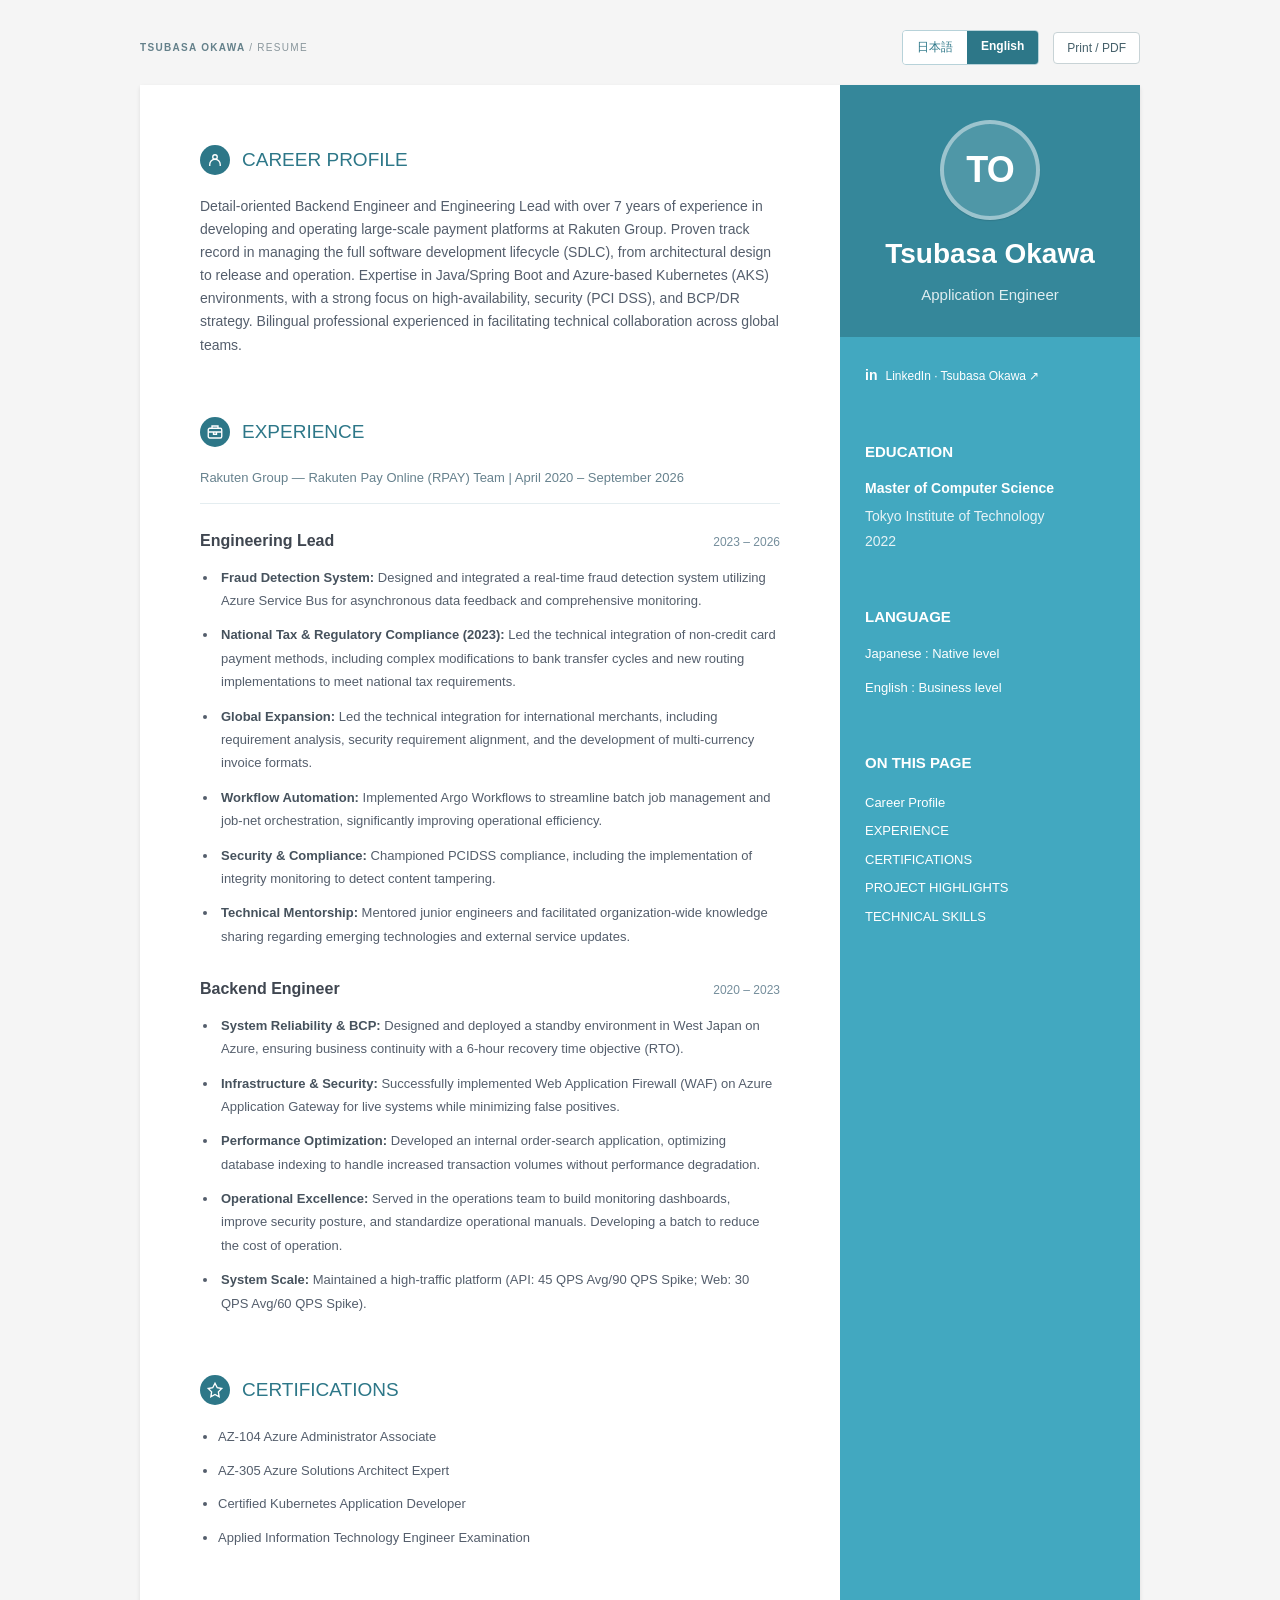
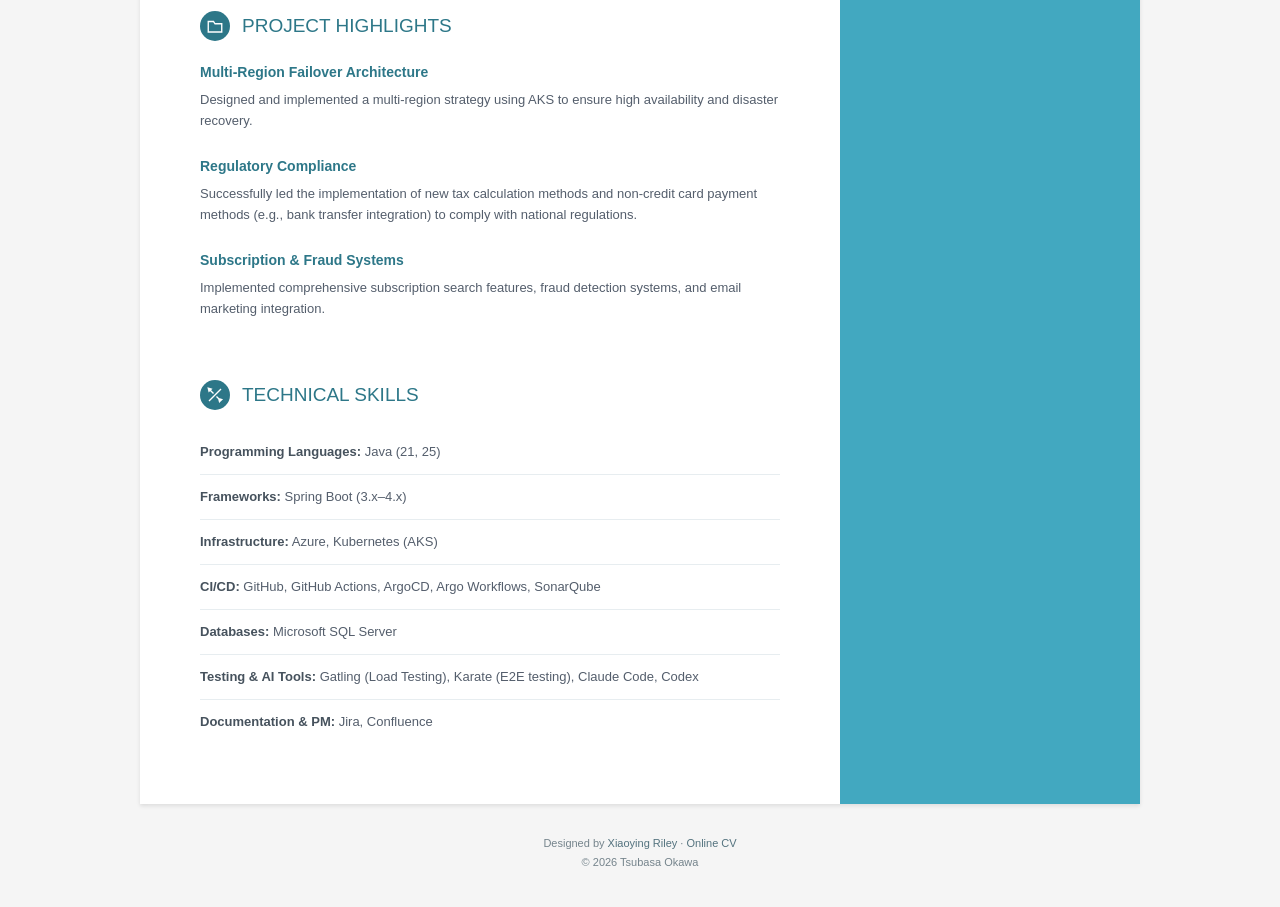
==== en/index.html @ 1bec6bdc "Publish bilingual Japanese and English Online CV resume" ====
<!doctype html><html lang="en"><head><meta charset="utf-8"><meta name="viewport" content="width=device-width,initial-scale=1"><title>Tsubasa Okawa | Resume</title><meta name="description" content="Detail-oriented Backend Engineer and Engineering Lead with over 7 years of experience in developing and operating large-scale payment platforms at Rakuten Group. Proven track record in managing the full software development lifecycle (SDLC), from architectural design to release and operation. Expertise in Java/Spring Boot and Azure-based Kubernetes (AKS) environments, with a strong focus on high-availability, security (PCI DSS), and BCP/DR strategy. Bilingual professional experienced in facilitating technical collaboration across global teams."><meta property="og:title" content="Tsubasa Okawa | Resume"><meta property="og:description" content="Backend Engineer & Engineering Lead · Java / Spring Boot · Azure / Kubernetes"><meta property="og:type" content="website"><link rel="alternate" hreflang="ja" href="../"><link rel="alternate" hreflang="en" href="./"><link rel="icon" type="image/svg+xml" href="../favicon.svg"><link rel="stylesheet" href="../theme.css"><link rel="stylesheet" href="../custom.css"><script src="../app.js" defer></script></head><body><a class="skip-link" href="#main">Skip to content</a><header class="toolbar"><span class="toolbar-label">TSUBASA OKAWA <span>/ RESUME</span></span><div class="toolbar-actions"><nav class="language-switch" aria-label="Display language"><a href="../" hreflang="ja" lang="ja" >日本語</a><a href="./" hreflang="en" lang="en" aria-current="page">English</a></nav><button class="print-control" type="button">Print / PDF</button></div></header><div class="wrapper"><aside class="sidebar-wrapper" aria-label="Profile details"><div class="profile-container"><div class="avatar monogram" aria-hidden="true">TO</div><h1 class="name">Tsubasa Okawa</h1><p class="tagline">Application Engineer</p></div><div class="contact-container container-block"><ul class="contact-list list-unstyled"><li><a href="https://www.linkedin.com/in/tsubasa-okawa-060a80186" target="_blank" rel="noopener noreferrer"><span class="linkedin-icon" aria-hidden="true">in</span>LinkedIn · Tsubasa Okawa ↗</a></li></ul></div><section class="education-container container-block"><h2 class="container-block-title">EDUCATION</h2><div class="item"><h3 class="degree">Master of Computer Science</h3><p class="meta">Tokyo Institute of Technology</p><p class="time">2022</p></div></section><section class="languages-container container-block"><h2 class="container-block-title">LANGUAGE</h2><ul class="languages-list list-unstyled"><li>Japanese : Native level</li><li>English : Business level</li></ul></section><nav class="container-block resume-nav" aria-label="On this page"><h2 class="container-block-title">On this page</h2><ul class="list-unstyled"><li><a href="#profile">Career Profile</a></li><li><a href="#experience">EXPERIENCE</a></li><li><a href="#certifications">CERTIFICATIONS</a></li><li><a href="#projects">PROJECT HIGHLIGHTS</a></li><li><a href="#skills">TECHNICAL SKILLS</a></li></ul></nav></aside><main class="main-wrapper" id="main"><section class="section summary-section"><h2 class="section-title" id="profile"><span class="section-icon" aria-hidden="true"><svg viewBox="0 0 24 24" fill="none" stroke="currentColor" stroke-width="1.8"><circle cx="12" cy="8" r="3"/><path d="M5 20v-2a7 7 0 0 1 14 0v2"/></svg></span>Career Profile</h2><p>Detail-oriented Backend Engineer and Engineering Lead with over 7 years of experience in developing and operating large-scale payment platforms at Rakuten Group. Proven track record in managing the full software development lifecycle (SDLC), from architectural design to release and operation. Expertise in Java/Spring Boot and Azure-based Kubernetes (AKS) environments, with a strong focus on high-availability, security (PCI DSS), and BCP/DR strategy. Bilingual professional experienced in facilitating technical collaboration across global teams.</p></section><section class="section experiences-section"><h2 class="section-title" id="experience"><span class="section-icon" aria-hidden="true"><svg viewBox="0 0 24 24" fill="none" stroke="currentColor" stroke-width="1.8"><rect x="3" y="7" width="18" height="13" rx="2"/><path d="M8 7V4h8v3M3 12h18M10 12v3h4v-3"/></svg></span>EXPERIENCE</h2><p class="employer">Rakuten Group — Rakuten Pay Online (RPAY) Team | April 2020 – September 2026</p><article class="item"><div class="upper-row"><h3 class="job-title">Engineering Lead</h3><span class="time">2023 – 2026</span></div><ul class="achievement-list"><li><strong>Fraud Detection System:</strong> Designed and integrated a real-time fraud detection system utilizing Azure Service Bus for asynchronous data feedback and comprehensive monitoring.</li><li><strong>National Tax &amp; Regulatory Compliance (2023):</strong> Led the technical integration of non-credit card payment methods, including complex modifications to bank transfer cycles and new routing implementations to meet national tax requirements.</li><li><strong>Global Expansion:</strong> Led the technical integration for international merchants, including requirement analysis, security requirement alignment, and the development of multi-currency invoice formats.</li><li><strong>Workflow Automation:</strong> Implemented Argo Workflows to streamline batch job management and job-net orchestration, significantly improving operational efficiency.</li><li><strong>Security &amp; Compliance:</strong> Championed PCIDSS compliance, including the implementation of integrity monitoring to detect content tampering.</li><li><strong>Technical Mentorship:</strong> Mentored junior engineers and facilitated organization-wide knowledge sharing regarding emerging technologies and external service updates.</li></ul></article><article class="item"><div class="upper-row"><h3 class="job-title">Backend Engineer</h3><span class="time">2020 – 2023</span></div><ul class="achievement-list"><li><strong>System Reliability &amp; BCP:</strong> Designed and deployed a standby environment in West Japan on Azure, ensuring business continuity with a 6-hour recovery time objective (RTO).</li><li><strong>Infrastructure &amp; Security:</strong> Successfully implemented Web Application Firewall (WAF) on Azure Application Gateway for live systems while minimizing false positives.</li><li><strong>Performance Optimization:</strong> Developed an internal order-search application, optimizing database indexing to handle increased transaction volumes without performance degradation.</li><li><strong>Operational Excellence:</strong> Served in the operations team to build monitoring dashboards, improve security posture, and standardize operational manuals. Developing a batch to reduce the cost of operation.</li><li><strong>System Scale:</strong> Maintained a high-traffic platform (API: 45 QPS Avg/90 QPS Spike; Web: 30 QPS Avg/60 QPS Spike).</li></ul></article></section><section class="section certifications-section"><h2 class="section-title" id="certifications"><span class="section-icon" aria-hidden="true"><svg viewBox="0 0 24 24" fill="none" stroke="currentColor" stroke-width="1.8"><path d="m12 3 3 6 6 1-4.5 4.5 1 6.5-5.5-3-5.5 3 1-6.5L3 10l6-1z"/></svg></span>CERTIFICATIONS</h2><ul class="certification-list"><li>AZ-104  Azure Administrator Associate</li><li>AZ-305 Azure Solutions Architect Expert</li><li>Certified Kubernetes Application Developer</li><li>Applied Information Technology Engineer Examination</li></ul></section><section class="section projects-section"><h2 class="section-title" id="projects"><span class="section-icon" aria-hidden="true"><svg viewBox="0 0 24 24" fill="none" stroke="currentColor" stroke-width="1.8"><path d="M3 6h7l2 3h9v11H3z"/></svg></span>PROJECT HIGHLIGHTS</h2><article class="item project-item"><h3 class="project-title">Multi-Region Failover Architecture</h3><p>Designed and implemented a multi-region strategy using AKS to ensure high availability and disaster recovery.</p></article><article class="item project-item"><h3 class="project-title">Regulatory Compliance</h3><p>Successfully led the implementation of new tax calculation methods and non-credit card payment methods (e.g., bank transfer integration) to comply with national regulations.</p></article><article class="item project-item"><h3 class="project-title">Subscription &amp; Fraud Systems</h3><p>Implemented comprehensive subscription search features, fraud detection systems, and email marketing integration.</p></article></section><section class="section skillset"><h2 class="section-title" id="skills"><span class="section-icon" aria-hidden="true"><svg viewBox="0 0 24 24" fill="none" stroke="currentColor" stroke-width="1.8"><path d="m4 4 6 6M14 14l6 6M4 20l16-16M3 3l4 1-3 3zM17 17l4 1-3 3z"/></svg></span>TECHNICAL SKILLS</h2><div class="skill-row"><strong>Programming Languages:</strong> Java (21, 25)</div><div class="skill-row"><strong>Frameworks:</strong> Spring Boot (3.x–4.x)</div><div class="skill-row"><strong>Infrastructure:</strong> Azure, Kubernetes (AKS)</div><div class="skill-row"><strong>CI/CD:</strong> GitHub, GitHub Actions, ArgoCD, Argo Workflows, SonarQube</div><div class="skill-row"><strong>Databases:</strong> Microsoft SQL Server</div><div class="skill-row"><strong>Testing &amp; AI Tools:</strong> Gatling (Load Testing), Karate (E2E testing), Claude Code, Codex</div><div class="skill-row"><strong>Documentation &amp; PM:</strong> Jira, Confluence</div></section></main></div><footer class="footer"><small class="copyright">Designed by <a href="https://themes.3rdwavemedia.com/" target="_blank" rel="noopener noreferrer">Xiaoying Riley</a> · <a href="https://github.com/sharu725/online-cv" target="_blank" rel="noopener noreferrer">Online CV</a><br>© 2026 Tsubasa Okawa</small></footer></body></html>
---- theme.css ----
body{font-family:"Roboto", sans-serif;color:#545E6C;background:#f5f5f5;font-size:14px;padding:30px;-webkit-font-smoothing:antialiased;-moz-osx-font-smoothing:grayscale}h1,h2,h3,h4,h5,h6{font-weight:700}a{color:#2d7788}a:hover{text-decoration:underline;color:#1a454f}a:focus{text-decoration:none}p{line-height:1.5}.wrapper{display:grid;grid-template-columns:repeat(10, 1fr);background:#42A8C0;max-width:1000px;margin:0 auto;position:relative;-webkit-box-shadow:0px 2px 4px rgba(0,0,0,0.1);-moz-box-shadow:0px 2px 4px rgba(0,0,0,0.1);box-shadow:0px 2px 4px rgba(0,0,0,0.1)}.sidebar-wrapper{grid-column:span 3;order:2;background:#42A8C0;color:#fff}.sidebar-wrapper a{color:#fff}.sidebar-wrapper .profile-container{padding:30px;background:rgba(0,0,0,0.2);text-align:center;color:#fff}.sidebar-wrapper .name{font-size:32px;font-weight:900;margin-top:0;margin-bottom:10px}.sidebar-wrapper .tagline{color:rgba(255,255,255,0.6);font-size:16px;font-weight:400;margin-top:0;margin-bottom:0}.sidebar-wrapper .profile{margin-bottom:15px}.sidebar-wrapper .avatar{max-width:100px;margin-bottom:15px;border:0px solid #fff;border-radius:100%;box-shadow:0 1px 1px rgba(0,0,0,0.1)}.sidebar-wrapper .contact-list .fas,.sidebar-wrapper .contact-list .fab,.sidebar-wrapper .contact-list .far{margin-right:5px;font-size:18px;vertical-align:middle}.sidebar-wrapper .contact-list li{margin-bottom:15px}.sidebar-wrapper .contact-list li:last-child{margin-bottom:0}.sidebar-wrapper .container-block{padding:30px}.sidebar-wrapper .container-block-title{text-transform:uppercase;font-size:16px;font-weight:700;margin-top:0;margin-bottom:15px}.sidebar-wrapper .degree{font-size:14px;margin-top:0;margin-bottom:5px}.sidebar-wrapper .education-container .item{margin-bottom:15px}.sidebar-wrapper .education-container .item:last-child{margin-bottom:0}.sidebar-wrapper .education-container .meta{color:rgba(255,255,255,0.6);font-weight:500;margin-bottom:0px;margin-top:0}.sidebar-wrapper .education-container .time{color:rgba(255,255,255,0.6);font-weight:500;margin-bottom:0px}.sidebar-wrapper .languages-container .lang-desc{color:rgba(255,255,255,0.6)}.sidebar-wrapper .languages-list{margin-bottom:0}.sidebar-wrapper .languages-list li{margin-bottom:10px}.sidebar-wrapper .languages-list li:last-child{margin-bottom:0}.sidebar-wrapper .interests-list{margin-bottom:0}.sidebar-wrapper .interests-list li{margin-bottom:10px}.sidebar-wrapper .interests-list li:last-child{margin-bottom:0}.main-wrapper{grid-column:span 7;order:1;background:#fff;padding:60px}.main-wrapper .section-title{text-transform:uppercase;font-size:20px;font-weight:500;color:#2d7788;position:relative;margin-top:0;margin-bottom:20px}.main-wrapper .section{margin-bottom:60px}.main-wrapper .experiences-section .item,.main-wrapper .recommendations-section .item,.main-wrapper .educations-section .item{margin-bottom:30px}.main-wrapper .upper-row,.main-wrapper .second-upper-row{position:relative;overflow:hidden;margin-bottom:2px;display:flex}.main-wrapper .job-title,.main-wrapper .degree,.main-wrapper .cert-title,.main-wrapper .recommendation-person{color:#3F4650;font-size:16px;margin-top:0;margin-bottom:0;font-weight:500;flex:75%}.main-wrapper .time,.main-wrapper .cert-url{position:absolute;right:0;top:0;color:#97AAC3;flex:25%}.main-wrapper .company,.main-wrapper .recommendation-role,.main-wrapper .university,.main-wrapper .cert-org{margin-bottom:10px;color:#97AAC3}.main-wrapper .project-title{font-size:16px;font-weight:400;margin-top:0;margin-bottom:5px;color:#2d7788}.main-wrapper .projects-section .intro{margin-bottom:30px}.main-wrapper .projects-section .item{margin-bottom:15px}.main-wrapper .oss-section .intro{margin-bottom:30px}.main-wrapper .oss-section .item{margin-bottom:15px}.main-wrapper .publication-title{font-size:16px;font-weight:400;color:#3F4650;margin-bottom:1px}.main-wrapper .publication-authors{font-style:italic;color:#97AAC3;margin-bottom:1px}.main-wrapper .publications-section .intro{margin-bottom:30px}.main-wrapper .publications-section .item{margin-bottom:15px}.skillset .item{margin-bottom:15px;overflow:hidden}.skillset .level-title{font-size:14px;margin-top:0;margin-bottom:12px}.skillset .level-bar{height:12px;background:#f5f5f5}.skillset .level-bar-inner{height:12px;background:#7bc2d3}.footer{padding-top:30px}.footer .copyright{line-height:1.6;color:#545E6C;font-size:13px}.footer .fa-heart{color:#fb866a}.print-button{position:fixed;top:20px;right:120px;z-index:1000;background:#42A8C0;color:#fff;padding:8px 15px;border-radius:4px;border:none;cursor:pointer;font-size:14px;box-shadow:0 2px 5px rgba(0,0,0,0.15);transition:all 0.3s ease}.print-button:hover{background:#34889b;transform:translateY(-1px);box-shadow:0 4px 8px rgba(0,0,0,0.2)}.print-button:active{transform:translateY(0);box-shadow:0 2px 4px rgba(0,0,0,0.1)}.print-button .fas{margin-right:5px}.pdf-button{position:fixed;top:20px;right:20px;z-index:1000;background:#42A8C0;color:#fff;padding:8px 15px;border-radius:4px;border:none;cursor:pointer;font-size:14px;box-shadow:0 2px 5px rgba(0,0,0,0.15);transition:all 0.3s ease}.pdf-button:hover{background:#34889b;transform:translateY(-1px);box-shadow:0 4px 8px rgba(0,0,0,0.2)}.pdf-button:active{transform:translateY(0);box-shadow:0 2px 4px rgba(0,0,0,0.1)}.pdf-button:disabled{opacity:0.7;cursor:not-allowed}.pdf-button .fas{margin-right:5px}@media (max-width: 767px){body{padding:0}.sidebar-wrapper{position:static;width:inherit}.wrapper{display:block}.main-wrapper{padding:30px}.main-wrapper .time{position:static;display:block;margin-top:5px}.main-wrapper .upper-row{margin-bottom:0}}@media (min-width: 992px){.skillset .level-title{float:left;width:30%;margin-bottom:0}.skillset .level-bar{width:70%;float:left;position:relative;top:1px}}.skillset .level-bar-inner{width:auto;-webkit-transition:width 2s ease-in-out;-moz-transition:width 2s ease-in-out;-o-transition:width 2s ease-in-out;transition:width 2s ease-in-out}.d-flex{display:flex}.ml-auto{margin-left:auto}.mr-1{margin-right:0.5rem}.mb-1{margin-bottom:0.5rem}@media print{@page{size:A4}body{font-size:9pt;background-color:white;padding:0}.wrapper{max-width:100%}.main-wrapper .time{padding:10px 30px 10px 10px;-webkit-print-color-adjust:exact}.sidebar-wrapper{position:static;-webkit-print-color-adjust:exact}.remove-container.container-block{display:none}footer{display:none}.skillset,.container-block{break-inside:avoid}.skillset .level-bar-inner{background-color:#42A8C0 !important;-webkit-print-color-adjust:exact}.fa-inverse,.fa-inverse:after,.fa-inverse:before{color:#ffffff !important}.print-button,.pdf-button,.d-print-none{display:none !important}}
---- custom.css ----
*{box-sizing:border-box}html{scroll-behavior:smooth;scroll-padding-top:24px}body{margin:0;font-family:Arial,"Hiragino Kaku Gothic ProN","Yu Gothic",Meiryo,sans-serif}a{text-decoration:none}a:focus-visible,button:focus-visible{outline:3px solid #1f5865;outline-offset:4px}button{font:inherit}p{line-height:1.75;margin:0 0 15px}h1,h2,h3{line-height:1.35}.list-unstyled{list-style:none;padding-left:0;margin:0}.toolbar{max-width:1000px;margin:0 auto 20px;display:flex;align-items:center;justify-content:space-between;gap:20px}.toolbar-label{font-size:10px;font-weight:700;letter-spacing:1.3px;color:#64808a}.toolbar-label span{font-weight:400;color:#89969c}.toolbar-actions{display:flex;align-items:center;gap:14px}.language-switch{display:flex;border:1px solid #b7d2d9;border-radius:4px;overflow:hidden}.language-switch a{font-size:12px;padding:8px 14px;background:#fff}.language-switch a[aria-current=page]{background:#2d7788;color:#fff;font-weight:700}.language-switch a:hover{text-decoration:none;background:#dcedf1;color:#245d6a}.language-switch a[aria-current=page]:hover{background:#245d6a;color:#fff}.print-control{font-size:12px;padding:8px 13px;border:1px solid #c8d3d6;background:#fff;border-radius:4px;color:#45606a;cursor:pointer}.skip-link{position:fixed;top:-100px;left:20px;background:#215767;color:#fff;padding:10px;z-index:5}.skip-link:focus{top:10px}.sidebar-wrapper{min-width:0}.main-wrapper{min-width:0}.sidebar-wrapper .profile-container{padding:35px 22px 30px}.monogram{width:100px;height:100px;margin:0 auto 20px;display:flex;align-items:center;justify-content:center;font-size:36px;font-weight:700;letter-spacing:-1px;border:4px solid #ffffff70!important;background:#ffffff22;color:#fff}.sidebar-wrapper .name{font-size:29px}.roman-name{font-size:13px;margin:0 0 10px;color:#e4f1f4}.sidebar-wrapper .tagline{font-size:15px;line-height:1.6;color:#dfedf0}.sidebar-wrapper .meta,.sidebar-wrapper .time{color:#e7f3f6!important}.sidebar-wrapper .contact-list a{font-size:12px;line-height:1.7;overflow-wrap:anywhere;display:flex;align-items:baseline;gap:8px}.linkedin-icon{font-size:14px;font-weight:700}.sidebar-wrapper .container-block{padding:27px 25px}.sidebar-wrapper .container-block-title{font-size:15px}.sidebar-wrapper .degree{line-height:1.6}.sidebar-wrapper .languages-list{font-size:13px;line-height:1.8}.resume-nav a{font-size:13px;line-height:2.2}.main-wrapper .section-title{display:flex;align-items:center;gap:12px;font-weight:500;font-size:19px;scroll-margin-top:20px}.section-icon{display:flex;align-items:center;justify-content:center;width:30px;height:30px;flex-shrink:0;border-radius:50%;background:#2d7788;color:#fff}.section-icon svg{width:18px;height:18px}.employer{font-size:13px;color:#67828e;margin-bottom:26px;padding-bottom:15px;border-bottom:1px solid #e4edf0;line-height:1.8}.main-wrapper .upper-row{align-items:baseline;gap:20px;overflow:visible;justify-content:space-between}.main-wrapper .job-title{font-size:16px;font-weight:600;flex:1}.main-wrapper .time{position:static;font-size:12px;white-space:nowrap;flex:none;color:#758e9c}.achievement-list{padding-left:18px;line-height:1.8;margin:14px 0 0;font-size:13px}.achievement-list li{padding-left:3px;margin-bottom:11px}.achievement-list strong{font-weight:600;color:#46525d}.certification-list{padding-left:18px;font-size:13px;line-height:1.9;margin:0}.certification-list li{margin-bottom:9px}.main-wrapper .project-title{font-weight:600;font-size:14px;line-height:1.65}.project-item p{font-size:13px;line-height:1.85}.main-wrapper .projects-section .item{margin-bottom:23px}.skill-row{font-size:13px;line-height:1.85;padding:10px 0;border-bottom:1px solid #e7edf0}.skill-row:last-child{border-bottom:0}.skill-row strong{color:#46525d}.main-wrapper .section:last-child{margin-bottom:0}.footer{text-align:center;padding-bottom:6px}.footer .copyright{font-size:11px;color:#75848c}.footer a{color:#53727e}html[lang=en] .sidebar-wrapper .name{font-size:28px}html[lang=en] .main-wrapper p{line-height:1.65}@media(max-width:900px) and (min-width:768px){.main-wrapper{padding:38px}.sidebar-wrapper .container-block{padding:25px 18px}.sidebar-wrapper .name{font-size:25px}html[lang=en] .sidebar-wrapper .name{font-size:24px}.main-wrapper .upper-row{flex-wrap:wrap;gap:5px}.main-wrapper .time{display:block}}@media(max-width:767px){.toolbar{padding:17px 18px;margin:0;flex-wrap:wrap;gap:12px;background:#fff}.toolbar-label{font-size:9px}.toolbar-actions{gap:9px;flex-wrap:wrap}.language-switch a{font-size:11px;padding:8px 13px}.print-control{font-size:11px}.sidebar-wrapper .profile-container{padding:26px 20px}.sidebar-wrapper .container-block{padding:20px 28px}.sidebar-wrapper .education-container,.sidebar-wrapper .languages-container{padding-block:15px}.sidebar-wrapper .contact-container{padding-top:22px;padding-bottom:7px}.sidebar-wrapper .resume-nav{display:none}.sidebar-wrapper .monogram{width:82px;height:82px;font-size:29px;margin-bottom:15px}.sidebar-wrapper .name{font-size:29px}.sidebar-wrapper .languages-list{display:flex;gap:8px 20px;flex-wrap:wrap}.sidebar-wrapper .languages-list li{margin:0}.main-wrapper{padding:35px 25px}.main-wrapper .section{margin-bottom:43px}.main-wrapper .upper-row{display:block}.main-wrapper .time{margin-top:7px;font-size:12px}.main-wrapper .job-title{font-size:16px}.main-wrapper .section-title{font-size:18px}.summary-section p{font-size:14px}.footer{padding:25px}.toolbar-actions{width:100%;justify-content:space-between}}@media print{html{scroll-behavior:auto}body{padding:0;font-size:10pt}.toolbar,.skip-link,.resume-nav,.footer{display:none!important}.wrapper{display:grid;grid-template-columns:repeat(10,1fr);box-shadow:none;max-width:100%}.sidebar-wrapper{order:2;grid-column:span 3;print-color-adjust:exact;-webkit-print-color-adjust:exact}.main-wrapper{order:1;grid-column:span 7;padding:22px;font-size:10pt}.main-wrapper .time{padding:0!important}.main-wrapper .upper-row{display:block}.main-wrapper .section{margin-bottom:26px}.main-wrapper .section-title{break-after:avoid}.achievement-list,.project-item p,.certification-list,.skill-row{font-size:9pt}.main-wrapper .item,.project-item,.sidebar-wrapper .container-block{break-inside:avoid}.sidebar-wrapper .profile-container{padding:22px 12px}.sidebar-wrapper .container-block{padding:18px 12px}.section-icon{print-color-adjust:exact;-webkit-print-color-adjust:exact}}@media(prefers-reduced-motion:reduce){html{scroll-behavior:auto}}
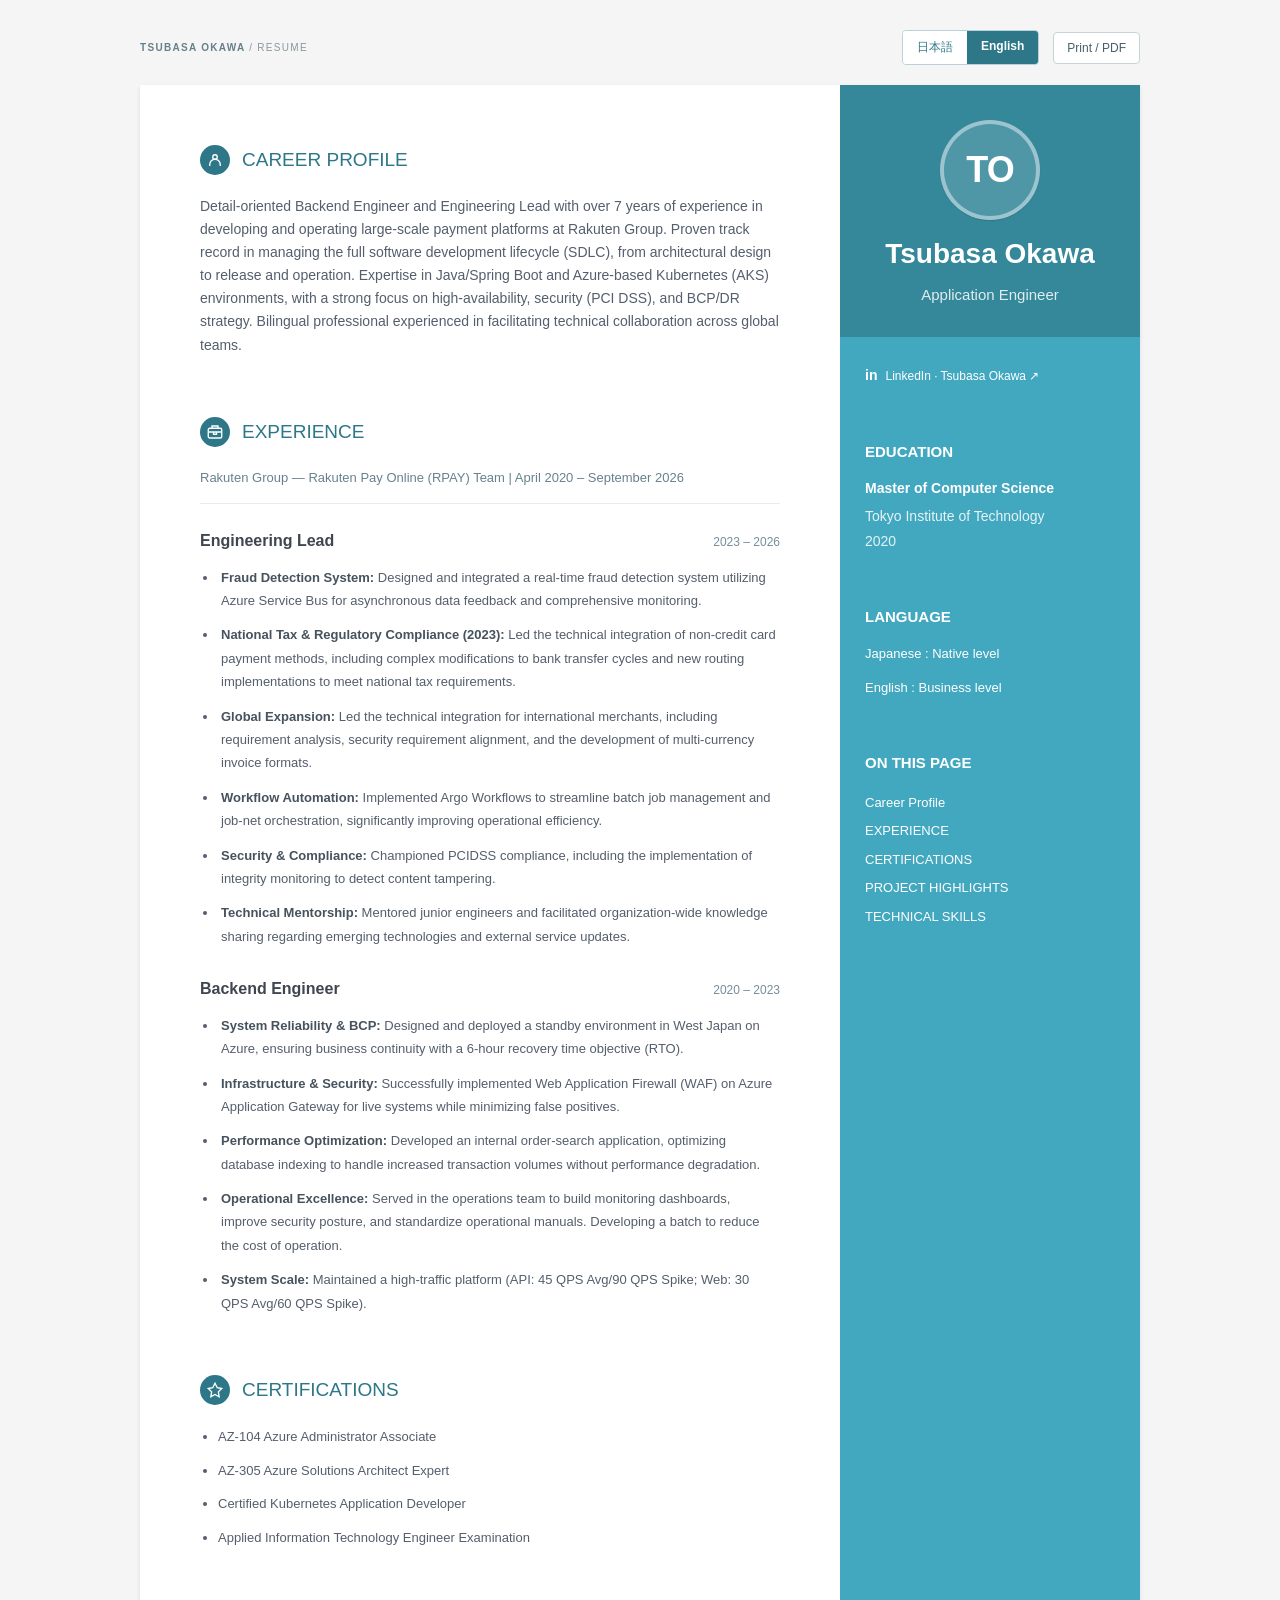
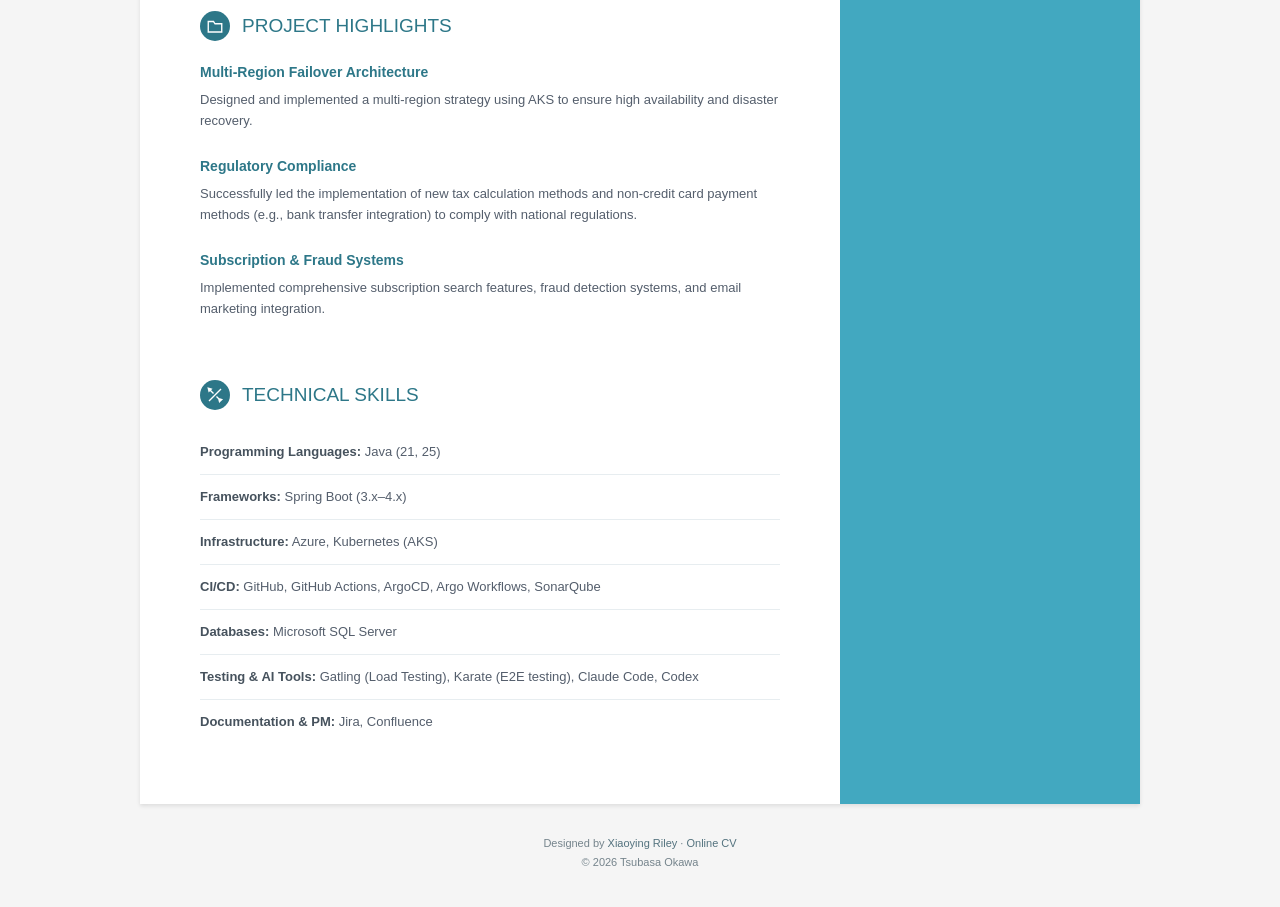
==== commit 41a05996: "Correct graduation year to 2020 in Japanese and English resumes" ====
--- a/en/index.html
+++ b/en/index.html
@@ -1 +1 @@
-<!doctype html><html lang="en"><head><meta charset="utf-8"><meta name="viewport" content="width=device-width,initial-scale=1"><title>Tsubasa Okawa | Resume</title><meta name="description" content="Detail-oriented Backend Engineer and Engineering Lead with over 7 years of experience in developing and operating large-scale payment platforms at Rakuten Group. Proven track record in managing the full software development lifecycle (SDLC), from architectural design to release and operation. Expertise in Java/Spring Boot and Azure-based Kubernetes (AKS) environments, with a strong focus on high-availability, security (PCI DSS), and BCP/DR strategy. Bilingual professional experienced in facilitating technical collaboration across global teams."><meta property="og:title" content="Tsubasa Okawa | Resume"><meta property="og:description" content="Backend Engineer & Engineering Lead · Java / Spring Boot · Azure / Kubernetes"><meta property="og:type" content="website"><link rel="alternate" hreflang="ja" href="../"><link rel="alternate" hreflang="en" href="./"><link rel="icon" type="image/svg+xml" href="../favicon.svg"><link rel="stylesheet" href="../theme.css"><link rel="stylesheet" href="../custom.css"><script src="../app.js" defer></script></head><body><a class="skip-link" href="#main">Skip to content</a><header class="toolbar"><span class="toolbar-label">TSUBASA OKAWA <span>/ RESUME</span></span><div class="toolbar-actions"><nav class="language-switch" aria-label="Display language"><a href="../" hreflang="ja" lang="ja" >日本語</a><a href="./" hreflang="en" lang="en" aria-current="page">English</a></nav><button class="print-control" type="button">Print / PDF</button></div></header><div class="wrapper"><aside class="sidebar-wrapper" aria-label="Profile details"><div class="profile-container"><div class="avatar monogram" aria-hidden="true">TO</div><h1 class="name">Tsubasa Okawa</h1><p class="tagline">Application Engineer</p></div><div class="contact-container container-block"><ul class="contact-list list-unstyled"><li><a href="https://www.linkedin.com/in/tsubasa-okawa-060a80186" target="_blank" rel="noopener noreferrer"><span class="linkedin-icon" aria-hidden="true">in</span>LinkedIn · Tsubasa Okawa ↗</a></li></ul></div><section class="education-container container-block"><h2 class="container-block-title">EDUCATION</h2><div class="item"><h3 class="degree">Master of Computer Science</h3><p class="meta">Tokyo Institute of Technology</p><p class="time">2022</p></div></section><section class="languages-container container-block"><h2 class="container-block-title">LANGUAGE</h2><ul class="languages-list list-unstyled"><li>Japanese : Native level</li><li>English : Business level</li></ul></section><nav class="container-block resume-nav" aria-label="On this page"><h2 class="container-block-title">On this page</h2><ul class="list-unstyled"><li><a href="#profile">Career Profile</a></li><li><a href="#experience">EXPERIENCE</a></li><li><a href="#certifications">CERTIFICATIONS</a></li><li><a href="#projects">PROJECT HIGHLIGHTS</a></li><li><a href="#skills">TECHNICAL SKILLS</a></li></ul></nav></aside><main class="main-wrapper" id="main"><section class="section summary-section"><h2 class="section-title" id="profile"><span class="section-icon" aria-hidden="true"><svg viewBox="0 0 24 24" fill="none" stroke="currentColor" stroke-width="1.8"><circle cx="12" cy="8" r="3"/><path d="M5 20v-2a7 7 0 0 1 14 0v2"/></svg></span>Career Profile</h2><p>Detail-oriented Backend Engineer and Engineering Lead with over 7 years of experience in developing and operating large-scale payment platforms at Rakuten Group. Proven track record in managing the full software development lifecycle (SDLC), from architectural design to release and operation. Expertise in Java/Spring Boot and Azure-based Kubernetes (AKS) environments, with a strong focus on high-availability, security (PCI DSS), and BCP/DR strategy. Bilingual professional experienced in facilitating technical collaboration across global teams.</p></section><section class="section experiences-section"><h2 class="section-title" id="experience"><span class="section-icon" aria-hidden="true"><svg viewBox="0 0 24 24" fill="none" stroke="currentColor" stroke-width="1.8"><rect x="3" y="7" width="18" height="13" rx="2"/><path d="M8 7V4h8v3M3 12h18M10 12v3h4v-3"/></svg></span>EXPERIENCE</h2><p class="employer">Rakuten Group — Rakuten Pay Online (RPAY) Team | April 2020 – September 2026</p><article class="item"><div class="upper-row"><h3 class="job-title">Engineering Lead</h3><span class="time">2023 – 2026</span></div><ul class="achievement-list"><li><strong>Fraud Detection System:</strong> Designed and integrated a real-time fraud detection system utilizing Azure Service Bus for asynchronous data feedback and comprehensive monitoring.</li><li><strong>National Tax &amp; Regulatory Compliance (2023):</strong> Led the technical integration of non-credit card payment methods, including complex modifications to bank transfer cycles and new routing implementations to meet national tax requirements.</li><li><strong>Global Expansion:</strong> Led the technical integration for international merchants, including requirement analysis, security requirement alignment, and the development of multi-currency invoice formats.</li><li><strong>Workflow Automation:</strong> Implemented Argo Workflows to streamline batch job management and job-net orchestration, significantly improving operational efficiency.</li><li><strong>Security &amp; Compliance:</strong> Championed PCIDSS compliance, including the implementation of integrity monitoring to detect content tampering.</li><li><strong>Technical Mentorship:</strong> Mentored junior engineers and facilitated organization-wide knowledge sharing regarding emerging technologies and external service updates.</li></ul></article><article class="item"><div class="upper-row"><h3 class="job-title">Backend Engineer</h3><span class="time">2020 – 2023</span></div><ul class="achievement-list"><li><strong>System Reliability &amp; BCP:</strong> Designed and deployed a standby environment in West Japan on Azure, ensuring business continuity with a 6-hour recovery time objective (RTO).</li><li><strong>Infrastructure &amp; Security:</strong> Successfully implemented Web Application Firewall (WAF) on Azure Application Gateway for live systems while minimizing false positives.</li><li><strong>Performance Optimization:</strong> Developed an internal order-search application, optimizing database indexing to handle increased transaction volumes without performance degradation.</li><li><strong>Operational Excellence:</strong> Served in the operations team to build monitoring dashboards, improve security posture, and standardize operational manuals. Developing a batch to reduce the cost of operation.</li><li><strong>System Scale:</strong> Maintained a high-traffic platform (API: 45 QPS Avg/90 QPS Spike; Web: 30 QPS Avg/60 QPS Spike).</li></ul></article></section><section class="section certifications-section"><h2 class="section-title" id="certifications"><span class="section-icon" aria-hidden="true"><svg viewBox="0 0 24 24" fill="none" stroke="currentColor" stroke-width="1.8"><path d="m12 3 3 6 6 1-4.5 4.5 1 6.5-5.5-3-5.5 3 1-6.5L3 10l6-1z"/></svg></span>CERTIFICATIONS</h2><ul class="certification-list"><li>AZ-104  Azure Administrator Associate</li><li>AZ-305 Azure Solutions Architect Expert</li><li>Certified Kubernetes Application Developer</li><li>Applied Information Technology Engineer Examination</li></ul></section><section class="section projects-section"><h2 class="section-title" id="projects"><span class="section-icon" aria-hidden="true"><svg viewBox="0 0 24 24" fill="none" stroke="currentColor" stroke-width="1.8"><path d="M3 6h7l2 3h9v11H3z"/></svg></span>PROJECT HIGHLIGHTS</h2><article class="item project-item"><h3 class="project-title">Multi-Region Failover Architecture</h3><p>Designed and implemented a multi-region strategy using AKS to ensure high availability and disaster recovery.</p></article><article class="item project-item"><h3 class="project-title">Regulatory Compliance</h3><p>Successfully led the implementation of new tax calculation methods and non-credit card payment methods (e.g., bank transfer integration) to comply with national regulations.</p></article><article class="item project-item"><h3 class="project-title">Subscription &amp; Fraud Systems</h3><p>Implemented comprehensive subscription search features, fraud detection systems, and email marketing integration.</p></article></section><section class="section skillset"><h2 class="section-title" id="skills"><span class="section-icon" aria-hidden="true"><svg viewBox="0 0 24 24" fill="none" stroke="currentColor" stroke-width="1.8"><path d="m4 4 6 6M14 14l6 6M4 20l16-16M3 3l4 1-3 3zM17 17l4 1-3 3z"/></svg></span>TECHNICAL SKILLS</h2><div class="skill-row"><strong>Programming Languages:</strong> Java (21, 25)</div><div class="skill-row"><strong>Frameworks:</strong> Spring Boot (3.x–4.x)</div><div class="skill-row"><strong>Infrastructure:</strong> Azure, Kubernetes (AKS)</div><div class="skill-row"><strong>CI/CD:</strong> GitHub, GitHub Actions, ArgoCD, Argo Workflows, SonarQube</div><div class="skill-row"><strong>Databases:</strong> Microsoft SQL Server</div><div class="skill-row"><strong>Testing &amp; AI Tools:</strong> Gatling (Load Testing), Karate (E2E testing), Claude Code, Codex</div><div class="skill-row"><strong>Documentation &amp; PM:</strong> Jira, Confluence</div></section></main></div><footer class="footer"><small class="copyright">Designed by <a href="https://themes.3rdwavemedia.com/" target="_blank" rel="noopener noreferrer">Xiaoying Riley</a> · <a href="https://github.com/sharu725/online-cv" target="_blank" rel="noopener noreferrer">Online CV</a><br>© 2026 Tsubasa Okawa</small></footer></body></html>+<!doctype html><html lang="en"><head><meta charset="utf-8"><meta name="viewport" content="width=device-width,initial-scale=1"><title>Tsubasa Okawa | Resume</title><meta name="description" content="Detail-oriented Backend Engineer and Engineering Lead with over 7 years of experience in developing and operating large-scale payment platforms at Rakuten Group. Proven track record in managing the full software development lifecycle (SDLC), from architectural design to release and operation. Expertise in Java/Spring Boot and Azure-based Kubernetes (AKS) environments, with a strong focus on high-availability, security (PCI DSS), and BCP/DR strategy. Bilingual professional experienced in facilitating technical collaboration across global teams."><meta property="og:title" content="Tsubasa Okawa | Resume"><meta property="og:description" content="Backend Engineer & Engineering Lead · Java / Spring Boot · Azure / Kubernetes"><meta property="og:type" content="website"><link rel="alternate" hreflang="ja" href="../"><link rel="alternate" hreflang="en" href="./"><link rel="icon" type="image/svg+xml" href="../favicon.svg"><link rel="stylesheet" href="../theme.css"><link rel="stylesheet" href="../custom.css"><script src="../app.js" defer></script></head><body><a class="skip-link" href="#main">Skip to content</a><header class="toolbar"><span class="toolbar-label">TSUBASA OKAWA <span>/ RESUME</span></span><div class="toolbar-actions"><nav class="language-switch" aria-label="Display language"><a href="../" hreflang="ja" lang="ja" >日本語</a><a href="./" hreflang="en" lang="en" aria-current="page">English</a></nav><button class="print-control" type="button">Print / PDF</button></div></header><div class="wrapper"><aside class="sidebar-wrapper" aria-label="Profile details"><div class="profile-container"><div class="avatar monogram" aria-hidden="true">TO</div><h1 class="name">Tsubasa Okawa</h1><p class="tagline">Application Engineer</p></div><div class="contact-container container-block"><ul class="contact-list list-unstyled"><li><a href="https://www.linkedin.com/in/tsubasa-okawa-060a80186" target="_blank" rel="noopener noreferrer"><span class="linkedin-icon" aria-hidden="true">in</span>LinkedIn · Tsubasa Okawa ↗</a></li></ul></div><section class="education-container container-block"><h2 class="container-block-title">EDUCATION</h2><div class="item"><h3 class="degree">Master of Computer Science</h3><p class="meta">Tokyo Institute of Technology</p><p class="time">2020</p></div></section><section class="languages-container container-block"><h2 class="container-block-title">LANGUAGE</h2><ul class="languages-list list-unstyled"><li>Japanese : Native level</li><li>English : Business level</li></ul></section><nav class="container-block resume-nav" aria-label="On this page"><h2 class="container-block-title">On this page</h2><ul class="list-unstyled"><li><a href="#profile">Career Profile</a></li><li><a href="#experience">EXPERIENCE</a></li><li><a href="#certifications">CERTIFICATIONS</a></li><li><a href="#projects">PROJECT HIGHLIGHTS</a></li><li><a href="#skills">TECHNICAL SKILLS</a></li></ul></nav></aside><main class="main-wrapper" id="main"><section class="section summary-section"><h2 class="section-title" id="profile"><span class="section-icon" aria-hidden="true"><svg viewBox="0 0 24 24" fill="none" stroke="currentColor" stroke-width="1.8"><circle cx="12" cy="8" r="3"/><path d="M5 20v-2a7 7 0 0 1 14 0v2"/></svg></span>Career Profile</h2><p>Detail-oriented Backend Engineer and Engineering Lead with over 7 years of experience in developing and operating large-scale payment platforms at Rakuten Group. Proven track record in managing the full software development lifecycle (SDLC), from architectural design to release and operation. Expertise in Java/Spring Boot and Azure-based Kubernetes (AKS) environments, with a strong focus on high-availability, security (PCI DSS), and BCP/DR strategy. Bilingual professional experienced in facilitating technical collaboration across global teams.</p></section><section class="section experiences-section"><h2 class="section-title" id="experience"><span class="section-icon" aria-hidden="true"><svg viewBox="0 0 24 24" fill="none" stroke="currentColor" stroke-width="1.8"><rect x="3" y="7" width="18" height="13" rx="2"/><path d="M8 7V4h8v3M3 12h18M10 12v3h4v-3"/></svg></span>EXPERIENCE</h2><p class="employer">Rakuten Group — Rakuten Pay Online (RPAY) Team | April 2020 – September 2026</p><article class="item"><div class="upper-row"><h3 class="job-title">Engineering Lead</h3><span class="time">2023 – 2026</span></div><ul class="achievement-list"><li><strong>Fraud Detection System:</strong> Designed and integrated a real-time fraud detection system utilizing Azure Service Bus for asynchronous data feedback and comprehensive monitoring.</li><li><strong>National Tax &amp; Regulatory Compliance (2023):</strong> Led the technical integration of non-credit card payment methods, including complex modifications to bank transfer cycles and new routing implementations to meet national tax requirements.</li><li><strong>Global Expansion:</strong> Led the technical integration for international merchants, including requirement analysis, security requirement alignment, and the development of multi-currency invoice formats.</li><li><strong>Workflow Automation:</strong> Implemented Argo Workflows to streamline batch job management and job-net orchestration, significantly improving operational efficiency.</li><li><strong>Security &amp; Compliance:</strong> Championed PCIDSS compliance, including the implementation of integrity monitoring to detect content tampering.</li><li><strong>Technical Mentorship:</strong> Mentored junior engineers and facilitated organization-wide knowledge sharing regarding emerging technologies and external service updates.</li></ul></article><article class="item"><div class="upper-row"><h3 class="job-title">Backend Engineer</h3><span class="time">2020 – 2023</span></div><ul class="achievement-list"><li><strong>System Reliability &amp; BCP:</strong> Designed and deployed a standby environment in West Japan on Azure, ensuring business continuity with a 6-hour recovery time objective (RTO).</li><li><strong>Infrastructure &amp; Security:</strong> Successfully implemented Web Application Firewall (WAF) on Azure Application Gateway for live systems while minimizing false positives.</li><li><strong>Performance Optimization:</strong> Developed an internal order-search application, optimizing database indexing to handle increased transaction volumes without performance degradation.</li><li><strong>Operational Excellence:</strong> Served in the operations team to build monitoring dashboards, improve security posture, and standardize operational manuals. Developing a batch to reduce the cost of operation.</li><li><strong>System Scale:</strong> Maintained a high-traffic platform (API: 45 QPS Avg/90 QPS Spike; Web: 30 QPS Avg/60 QPS Spike).</li></ul></article></section><section class="section certifications-section"><h2 class="section-title" id="certifications"><span class="section-icon" aria-hidden="true"><svg viewBox="0 0 24 24" fill="none" stroke="currentColor" stroke-width="1.8"><path d="m12 3 3 6 6 1-4.5 4.5 1 6.5-5.5-3-5.5 3 1-6.5L3 10l6-1z"/></svg></span>CERTIFICATIONS</h2><ul class="certification-list"><li>AZ-104  Azure Administrator Associate</li><li>AZ-305 Azure Solutions Architect Expert</li><li>Certified Kubernetes Application Developer</li><li>Applied Information Technology Engineer Examination</li></ul></section><section class="section projects-section"><h2 class="section-title" id="projects"><span class="section-icon" aria-hidden="true"><svg viewBox="0 0 24 24" fill="none" stroke="currentColor" stroke-width="1.8"><path d="M3 6h7l2 3h9v11H3z"/></svg></span>PROJECT HIGHLIGHTS</h2><article class="item project-item"><h3 class="project-title">Multi-Region Failover Architecture</h3><p>Designed and implemented a multi-region strategy using AKS to ensure high availability and disaster recovery.</p></article><article class="item project-item"><h3 class="project-title">Regulatory Compliance</h3><p>Successfully led the implementation of new tax calculation methods and non-credit card payment methods (e.g., bank transfer integration) to comply with national regulations.</p></article><article class="item project-item"><h3 class="project-title">Subscription &amp; Fraud Systems</h3><p>Implemented comprehensive subscription search features, fraud detection systems, and email marketing integration.</p></article></section><section class="section skillset"><h2 class="section-title" id="skills"><span class="section-icon" aria-hidden="true"><svg viewBox="0 0 24 24" fill="none" stroke="currentColor" stroke-width="1.8"><path d="m4 4 6 6M14 14l6 6M4 20l16-16M3 3l4 1-3 3zM17 17l4 1-3 3z"/></svg></span>TECHNICAL SKILLS</h2><div class="skill-row"><strong>Programming Languages:</strong> Java (21, 25)</div><div class="skill-row"><strong>Frameworks:</strong> Spring Boot (3.x–4.x)</div><div class="skill-row"><strong>Infrastructure:</strong> Azure, Kubernetes (AKS)</div><div class="skill-row"><strong>CI/CD:</strong> GitHub, GitHub Actions, ArgoCD, Argo Workflows, SonarQube</div><div class="skill-row"><strong>Databases:</strong> Microsoft SQL Server</div><div class="skill-row"><strong>Testing &amp; AI Tools:</strong> Gatling (Load Testing), Karate (E2E testing), Claude Code, Codex</div><div class="skill-row"><strong>Documentation &amp; PM:</strong> Jira, Confluence</div></section></main></div><footer class="footer"><small class="copyright">Designed by <a href="https://themes.3rdwavemedia.com/" target="_blank" rel="noopener noreferrer">Xiaoying Riley</a> · <a href="https://github.com/sharu725/online-cv" target="_blank" rel="noopener noreferrer">Online CV</a><br>© 2026 Tsubasa Okawa</small></footer></body></html>
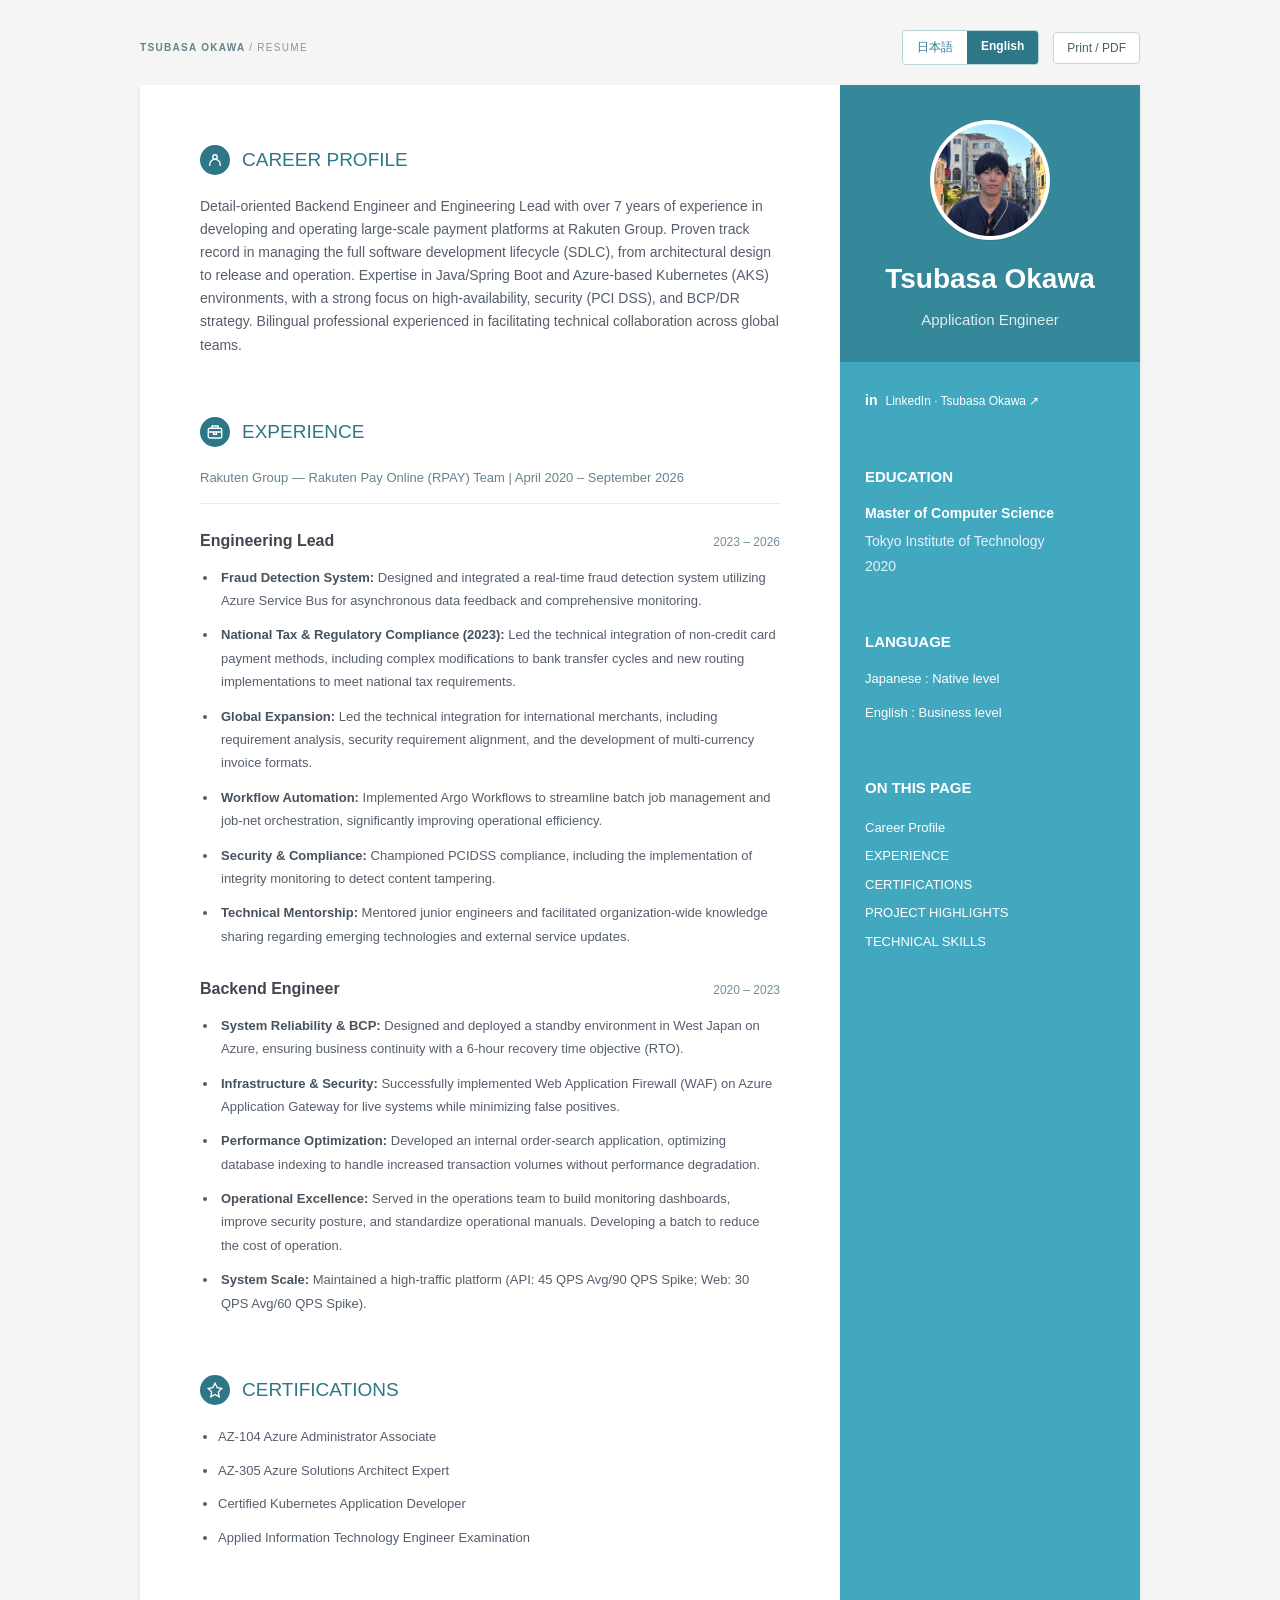
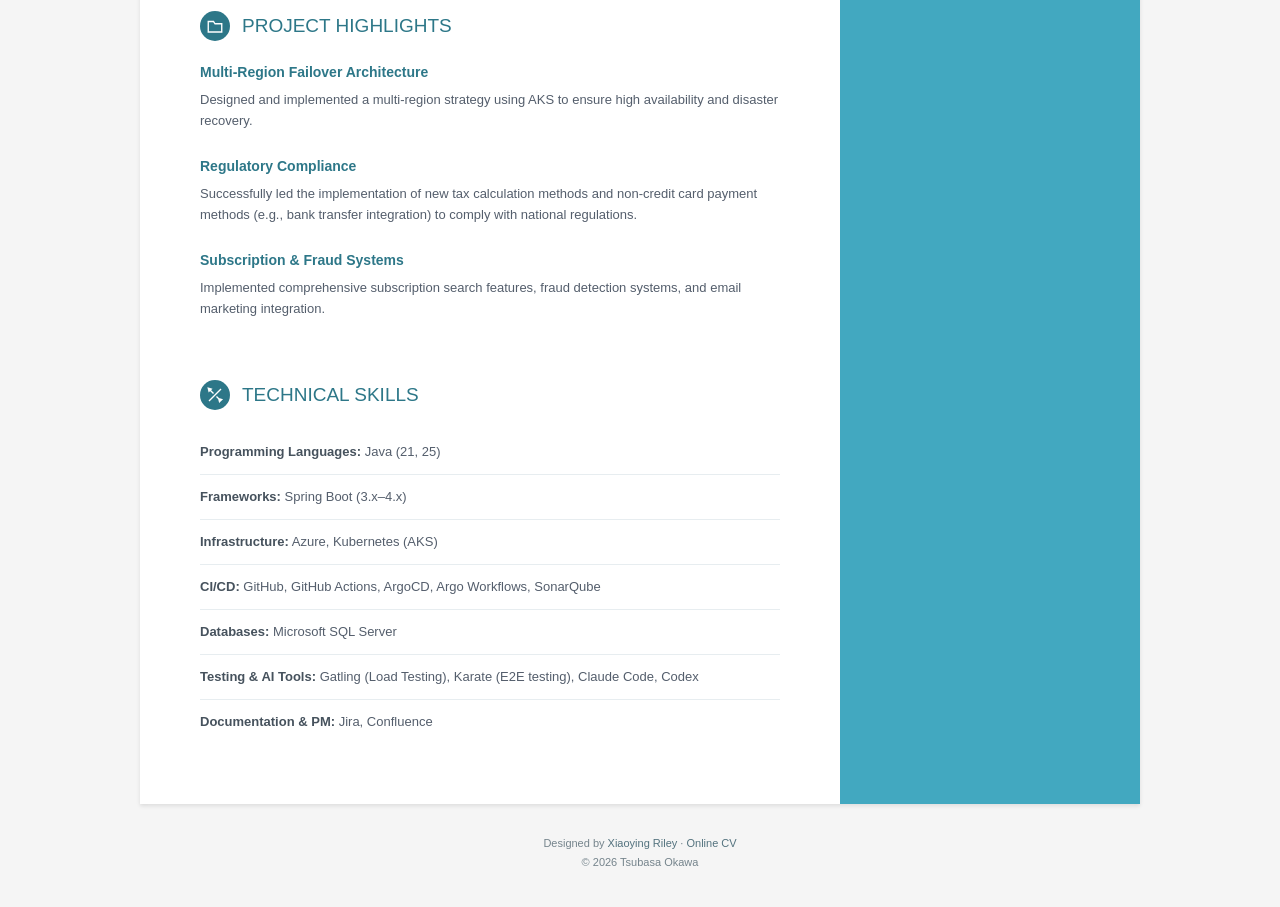
==== commit 90fbb7a2: "Add cropped profile portrait to Japanese and English resume pages" ====
--- a/en/index.html
+++ b/en/index.html
@@ -1 +1 @@
-<!doctype html><html lang="en"><head><meta charset="utf-8"><meta name="viewport" content="width=device-width,initial-scale=1"><title>Tsubasa Okawa | Resume</title><meta name="description" content="Detail-oriented Backend Engineer and Engineering Lead with over 7 years of experience in developing and operating large-scale payment platforms at Rakuten Group. Proven track record in managing the full software development lifecycle (SDLC), from architectural design to release and operation. Expertise in Java/Spring Boot and Azure-based Kubernetes (AKS) environments, with a strong focus on high-availability, security (PCI DSS), and BCP/DR strategy. Bilingual professional experienced in facilitating technical collaboration across global teams."><meta property="og:title" content="Tsubasa Okawa | Resume"><meta property="og:description" content="Backend Engineer & Engineering Lead · Java / Spring Boot · Azure / Kubernetes"><meta property="og:type" content="website"><link rel="alternate" hreflang="ja" href="../"><link rel="alternate" hreflang="en" href="./"><link rel="icon" type="image/svg+xml" href="../favicon.svg"><link rel="stylesheet" href="../theme.css"><link rel="stylesheet" href="../custom.css"><script src="../app.js" defer></script></head><body><a class="skip-link" href="#main">Skip to content</a><header class="toolbar"><span class="toolbar-label">TSUBASA OKAWA <span>/ RESUME</span></span><div class="toolbar-actions"><nav class="language-switch" aria-label="Display language"><a href="../" hreflang="ja" lang="ja" >日本語</a><a href="./" hreflang="en" lang="en" aria-current="page">English</a></nav><button class="print-control" type="button">Print / PDF</button></div></header><div class="wrapper"><aside class="sidebar-wrapper" aria-label="Profile details"><div class="profile-container"><div class="avatar monogram" aria-hidden="true">TO</div><h1 class="name">Tsubasa Okawa</h1><p class="tagline">Application Engineer</p></div><div class="contact-container container-block"><ul class="contact-list list-unstyled"><li><a href="https://www.linkedin.com/in/tsubasa-okawa-060a80186" target="_blank" rel="noopener noreferrer"><span class="linkedin-icon" aria-hidden="true">in</span>LinkedIn · Tsubasa Okawa ↗</a></li></ul></div><section class="education-container container-block"><h2 class="container-block-title">EDUCATION</h2><div class="item"><h3 class="degree">Master of Computer Science</h3><p class="meta">Tokyo Institute of Technology</p><p class="time">2020</p></div></section><section class="languages-container container-block"><h2 class="container-block-title">LANGUAGE</h2><ul class="languages-list list-unstyled"><li>Japanese : Native level</li><li>English : Business level</li></ul></section><nav class="container-block resume-nav" aria-label="On this page"><h2 class="container-block-title">On this page</h2><ul class="list-unstyled"><li><a href="#profile">Career Profile</a></li><li><a href="#experience">EXPERIENCE</a></li><li><a href="#certifications">CERTIFICATIONS</a></li><li><a href="#projects">PROJECT HIGHLIGHTS</a></li><li><a href="#skills">TECHNICAL SKILLS</a></li></ul></nav></aside><main class="main-wrapper" id="main"><section class="section summary-section"><h2 class="section-title" id="profile"><span class="section-icon" aria-hidden="true"><svg viewBox="0 0 24 24" fill="none" stroke="currentColor" stroke-width="1.8"><circle cx="12" cy="8" r="3"/><path d="M5 20v-2a7 7 0 0 1 14 0v2"/></svg></span>Career Profile</h2><p>Detail-oriented Backend Engineer and Engineering Lead with over 7 years of experience in developing and operating large-scale payment platforms at Rakuten Group. Proven track record in managing the full software development lifecycle (SDLC), from architectural design to release and operation. Expertise in Java/Spring Boot and Azure-based Kubernetes (AKS) environments, with a strong focus on high-availability, security (PCI DSS), and BCP/DR strategy. Bilingual professional experienced in facilitating technical collaboration across global teams.</p></section><section class="section experiences-section"><h2 class="section-title" id="experience"><span class="section-icon" aria-hidden="true"><svg viewBox="0 0 24 24" fill="none" stroke="currentColor" stroke-width="1.8"><rect x="3" y="7" width="18" height="13" rx="2"/><path d="M8 7V4h8v3M3 12h18M10 12v3h4v-3"/></svg></span>EXPERIENCE</h2><p class="employer">Rakuten Group — Rakuten Pay Online (RPAY) Team | April 2020 – September 2026</p><article class="item"><div class="upper-row"><h3 class="job-title">Engineering Lead</h3><span class="time">2023 – 2026</span></div><ul class="achievement-list"><li><strong>Fraud Detection System:</strong> Designed and integrated a real-time fraud detection system utilizing Azure Service Bus for asynchronous data feedback and comprehensive monitoring.</li><li><strong>National Tax &amp; Regulatory Compliance (2023):</strong> Led the technical integration of non-credit card payment methods, including complex modifications to bank transfer cycles and new routing implementations to meet national tax requirements.</li><li><strong>Global Expansion:</strong> Led the technical integration for international merchants, including requirement analysis, security requirement alignment, and the development of multi-currency invoice formats.</li><li><strong>Workflow Automation:</strong> Implemented Argo Workflows to streamline batch job management and job-net orchestration, significantly improving operational efficiency.</li><li><strong>Security &amp; Compliance:</strong> Championed PCIDSS compliance, including the implementation of integrity monitoring to detect content tampering.</li><li><strong>Technical Mentorship:</strong> Mentored junior engineers and facilitated organization-wide knowledge sharing regarding emerging technologies and external service updates.</li></ul></article><article class="item"><div class="upper-row"><h3 class="job-title">Backend Engineer</h3><span class="time">2020 – 2023</span></div><ul class="achievement-list"><li><strong>System Reliability &amp; BCP:</strong> Designed and deployed a standby environment in West Japan on Azure, ensuring business continuity with a 6-hour recovery time objective (RTO).</li><li><strong>Infrastructure &amp; Security:</strong> Successfully implemented Web Application Firewall (WAF) on Azure Application Gateway for live systems while minimizing false positives.</li><li><strong>Performance Optimization:</strong> Developed an internal order-search application, optimizing database indexing to handle increased transaction volumes without performance degradation.</li><li><strong>Operational Excellence:</strong> Served in the operations team to build monitoring dashboards, improve security posture, and standardize operational manuals. Developing a batch to reduce the cost of operation.</li><li><strong>System Scale:</strong> Maintained a high-traffic platform (API: 45 QPS Avg/90 QPS Spike; Web: 30 QPS Avg/60 QPS Spike).</li></ul></article></section><section class="section certifications-section"><h2 class="section-title" id="certifications"><span class="section-icon" aria-hidden="true"><svg viewBox="0 0 24 24" fill="none" stroke="currentColor" stroke-width="1.8"><path d="m12 3 3 6 6 1-4.5 4.5 1 6.5-5.5-3-5.5 3 1-6.5L3 10l6-1z"/></svg></span>CERTIFICATIONS</h2><ul class="certification-list"><li>AZ-104  Azure Administrator Associate</li><li>AZ-305 Azure Solutions Architect Expert</li><li>Certified Kubernetes Application Developer</li><li>Applied Information Technology Engineer Examination</li></ul></section><section class="section projects-section"><h2 class="section-title" id="projects"><span class="section-icon" aria-hidden="true"><svg viewBox="0 0 24 24" fill="none" stroke="currentColor" stroke-width="1.8"><path d="M3 6h7l2 3h9v11H3z"/></svg></span>PROJECT HIGHLIGHTS</h2><article class="item project-item"><h3 class="project-title">Multi-Region Failover Architecture</h3><p>Designed and implemented a multi-region strategy using AKS to ensure high availability and disaster recovery.</p></article><article class="item project-item"><h3 class="project-title">Regulatory Compliance</h3><p>Successfully led the implementation of new tax calculation methods and non-credit card payment methods (e.g., bank transfer integration) to comply with national regulations.</p></article><article class="item project-item"><h3 class="project-title">Subscription &amp; Fraud Systems</h3><p>Implemented comprehensive subscription search features, fraud detection systems, and email marketing integration.</p></article></section><section class="section skillset"><h2 class="section-title" id="skills"><span class="section-icon" aria-hidden="true"><svg viewBox="0 0 24 24" fill="none" stroke="currentColor" stroke-width="1.8"><path d="m4 4 6 6M14 14l6 6M4 20l16-16M3 3l4 1-3 3zM17 17l4 1-3 3z"/></svg></span>TECHNICAL SKILLS</h2><div class="skill-row"><strong>Programming Languages:</strong> Java (21, 25)</div><div class="skill-row"><strong>Frameworks:</strong> Spring Boot (3.x–4.x)</div><div class="skill-row"><strong>Infrastructure:</strong> Azure, Kubernetes (AKS)</div><div class="skill-row"><strong>CI/CD:</strong> GitHub, GitHub Actions, ArgoCD, Argo Workflows, SonarQube</div><div class="skill-row"><strong>Databases:</strong> Microsoft SQL Server</div><div class="skill-row"><strong>Testing &amp; AI Tools:</strong> Gatling (Load Testing), Karate (E2E testing), Claude Code, Codex</div><div class="skill-row"><strong>Documentation &amp; PM:</strong> Jira, Confluence</div></section></main></div><footer class="footer"><small class="copyright">Designed by <a href="https://themes.3rdwavemedia.com/" target="_blank" rel="noopener noreferrer">Xiaoying Riley</a> · <a href="https://github.com/sharu725/online-cv" target="_blank" rel="noopener noreferrer">Online CV</a><br>© 2026 Tsubasa Okawa</small></footer></body></html>+<!doctype html><html lang="en"><head><meta charset="utf-8"><meta name="viewport" content="width=device-width,initial-scale=1"><title>Tsubasa Okawa | Resume</title><meta name="description" content="Detail-oriented Backend Engineer and Engineering Lead with over 7 years of experience in developing and operating large-scale payment platforms at Rakuten Group. Proven track record in managing the full software development lifecycle (SDLC), from architectural design to release and operation. Expertise in Java/Spring Boot and Azure-based Kubernetes (AKS) environments, with a strong focus on high-availability, security (PCI DSS), and BCP/DR strategy. Bilingual professional experienced in facilitating technical collaboration across global teams."><meta property="og:title" content="Tsubasa Okawa | Resume"><meta property="og:description" content="Backend Engineer & Engineering Lead · Java / Spring Boot · Azure / Kubernetes"><meta property="og:type" content="website"><link rel="alternate" hreflang="ja" href="../"><link rel="alternate" hreflang="en" href="./"><link rel="icon" type="image/svg+xml" href="../favicon.svg"><link rel="stylesheet" href="../theme.css"><link rel="stylesheet" href="../custom.css"><script src="../app.js" defer></script></head><body><a class="skip-link" href="#main">Skip to content</a><header class="toolbar"><span class="toolbar-label">TSUBASA OKAWA <span>/ RESUME</span></span><div class="toolbar-actions"><nav class="language-switch" aria-label="Display language"><a href="../" hreflang="ja" lang="ja" >日本語</a><a href="./" hreflang="en" lang="en" aria-current="page">English</a></nav><button class="print-control" type="button">Print / PDF</button></div></header><div class="wrapper"><aside class="sidebar-wrapper" aria-label="Profile details"><div class="profile-container"><img class="avatar profile-photo" src="../profile.jpg" width="120" height="120" alt="Portrait of Tsubasa Okawa"><h1 class="name">Tsubasa Okawa</h1><p class="tagline">Application Engineer</p></div><div class="contact-container container-block"><ul class="contact-list list-unstyled"><li><a href="https://www.linkedin.com/in/tsubasa-okawa-060a80186" target="_blank" rel="noopener noreferrer"><span class="linkedin-icon" aria-hidden="true">in</span>LinkedIn · Tsubasa Okawa ↗</a></li></ul></div><section class="education-container container-block"><h2 class="container-block-title">EDUCATION</h2><div class="item"><h3 class="degree">Master of Computer Science</h3><p class="meta">Tokyo Institute of Technology</p><p class="time">2020</p></div></section><section class="languages-container container-block"><h2 class="container-block-title">LANGUAGE</h2><ul class="languages-list list-unstyled"><li>Japanese : Native level</li><li>English : Business level</li></ul></section><nav class="container-block resume-nav" aria-label="On this page"><h2 class="container-block-title">On this page</h2><ul class="list-unstyled"><li><a href="#profile">Career Profile</a></li><li><a href="#experience">EXPERIENCE</a></li><li><a href="#certifications">CERTIFICATIONS</a></li><li><a href="#projects">PROJECT HIGHLIGHTS</a></li><li><a href="#skills">TECHNICAL SKILLS</a></li></ul></nav></aside><main class="main-wrapper" id="main"><section class="section summary-section"><h2 class="section-title" id="profile"><span class="section-icon" aria-hidden="true"><svg viewBox="0 0 24 24" fill="none" stroke="currentColor" stroke-width="1.8"><circle cx="12" cy="8" r="3"/><path d="M5 20v-2a7 7 0 0 1 14 0v2"/></svg></span>Career Profile</h2><p>Detail-oriented Backend Engineer and Engineering Lead with over 7 years of experience in developing and operating large-scale payment platforms at Rakuten Group. Proven track record in managing the full software development lifecycle (SDLC), from architectural design to release and operation. Expertise in Java/Spring Boot and Azure-based Kubernetes (AKS) environments, with a strong focus on high-availability, security (PCI DSS), and BCP/DR strategy. Bilingual professional experienced in facilitating technical collaboration across global teams.</p></section><section class="section experiences-section"><h2 class="section-title" id="experience"><span class="section-icon" aria-hidden="true"><svg viewBox="0 0 24 24" fill="none" stroke="currentColor" stroke-width="1.8"><rect x="3" y="7" width="18" height="13" rx="2"/><path d="M8 7V4h8v3M3 12h18M10 12v3h4v-3"/></svg></span>EXPERIENCE</h2><p class="employer">Rakuten Group — Rakuten Pay Online (RPAY) Team | April 2020 – September 2026</p><article class="item"><div class="upper-row"><h3 class="job-title">Engineering Lead</h3><span class="time">2023 – 2026</span></div><ul class="achievement-list"><li><strong>Fraud Detection System:</strong> Designed and integrated a real-time fraud detection system utilizing Azure Service Bus for asynchronous data feedback and comprehensive monitoring.</li><li><strong>National Tax &amp; Regulatory Compliance (2023):</strong> Led the technical integration of non-credit card payment methods, including complex modifications to bank transfer cycles and new routing implementations to meet national tax requirements.</li><li><strong>Global Expansion:</strong> Led the technical integration for international merchants, including requirement analysis, security requirement alignment, and the development of multi-currency invoice formats.</li><li><strong>Workflow Automation:</strong> Implemented Argo Workflows to streamline batch job management and job-net orchestration, significantly improving operational efficiency.</li><li><strong>Security &amp; Compliance:</strong> Championed PCIDSS compliance, including the implementation of integrity monitoring to detect content tampering.</li><li><strong>Technical Mentorship:</strong> Mentored junior engineers and facilitated organization-wide knowledge sharing regarding emerging technologies and external service updates.</li></ul></article><article class="item"><div class="upper-row"><h3 class="job-title">Backend Engineer</h3><span class="time">2020 – 2023</span></div><ul class="achievement-list"><li><strong>System Reliability &amp; BCP:</strong> Designed and deployed a standby environment in West Japan on Azure, ensuring business continuity with a 6-hour recovery time objective (RTO).</li><li><strong>Infrastructure &amp; Security:</strong> Successfully implemented Web Application Firewall (WAF) on Azure Application Gateway for live systems while minimizing false positives.</li><li><strong>Performance Optimization:</strong> Developed an internal order-search application, optimizing database indexing to handle increased transaction volumes without performance degradation.</li><li><strong>Operational Excellence:</strong> Served in the operations team to build monitoring dashboards, improve security posture, and standardize operational manuals. Developing a batch to reduce the cost of operation.</li><li><strong>System Scale:</strong> Maintained a high-traffic platform (API: 45 QPS Avg/90 QPS Spike; Web: 30 QPS Avg/60 QPS Spike).</li></ul></article></section><section class="section certifications-section"><h2 class="section-title" id="certifications"><span class="section-icon" aria-hidden="true"><svg viewBox="0 0 24 24" fill="none" stroke="currentColor" stroke-width="1.8"><path d="m12 3 3 6 6 1-4.5 4.5 1 6.5-5.5-3-5.5 3 1-6.5L3 10l6-1z"/></svg></span>CERTIFICATIONS</h2><ul class="certification-list"><li>AZ-104  Azure Administrator Associate</li><li>AZ-305 Azure Solutions Architect Expert</li><li>Certified Kubernetes Application Developer</li><li>Applied Information Technology Engineer Examination</li></ul></section><section class="section projects-section"><h2 class="section-title" id="projects"><span class="section-icon" aria-hidden="true"><svg viewBox="0 0 24 24" fill="none" stroke="currentColor" stroke-width="1.8"><path d="M3 6h7l2 3h9v11H3z"/></svg></span>PROJECT HIGHLIGHTS</h2><article class="item project-item"><h3 class="project-title">Multi-Region Failover Architecture</h3><p>Designed and implemented a multi-region strategy using AKS to ensure high availability and disaster recovery.</p></article><article class="item project-item"><h3 class="project-title">Regulatory Compliance</h3><p>Successfully led the implementation of new tax calculation methods and non-credit card payment methods (e.g., bank transfer integration) to comply with national regulations.</p></article><article class="item project-item"><h3 class="project-title">Subscription &amp; Fraud Systems</h3><p>Implemented comprehensive subscription search features, fraud detection systems, and email marketing integration.</p></article></section><section class="section skillset"><h2 class="section-title" id="skills"><span class="section-icon" aria-hidden="true"><svg viewBox="0 0 24 24" fill="none" stroke="currentColor" stroke-width="1.8"><path d="m4 4 6 6M14 14l6 6M4 20l16-16M3 3l4 1-3 3zM17 17l4 1-3 3z"/></svg></span>TECHNICAL SKILLS</h2><div class="skill-row"><strong>Programming Languages:</strong> Java (21, 25)</div><div class="skill-row"><strong>Frameworks:</strong> Spring Boot (3.x–4.x)</div><div class="skill-row"><strong>Infrastructure:</strong> Azure, Kubernetes (AKS)</div><div class="skill-row"><strong>CI/CD:</strong> GitHub, GitHub Actions, ArgoCD, Argo Workflows, SonarQube</div><div class="skill-row"><strong>Databases:</strong> Microsoft SQL Server</div><div class="skill-row"><strong>Testing &amp; AI Tools:</strong> Gatling (Load Testing), Karate (E2E testing), Claude Code, Codex</div><div class="skill-row"><strong>Documentation &amp; PM:</strong> Jira, Confluence</div></section></main></div><footer class="footer"><small class="copyright">Designed by <a href="https://themes.3rdwavemedia.com/" target="_blank" rel="noopener noreferrer">Xiaoying Riley</a> · <a href="https://github.com/sharu725/online-cv" target="_blank" rel="noopener noreferrer">Online CV</a><br>© 2026 Tsubasa Okawa</small></footer></body></html>
--- a/custom.css
+++ b/custom.css
@@ -1 +1,4 @@
 *{box-sizing:border-box}html{scroll-behavior:smooth;scroll-padding-top:24px}body{margin:0;font-family:Arial,"Hiragino Kaku Gothic ProN","Yu Gothic",Meiryo,sans-serif}a{text-decoration:none}a:focus-visible,button:focus-visible{outline:3px solid #1f5865;outline-offset:4px}button{font:inherit}p{line-height:1.75;margin:0 0 15px}h1,h2,h3{line-height:1.35}.list-unstyled{list-style:none;padding-left:0;margin:0}.toolbar{max-width:1000px;margin:0 auto 20px;display:flex;align-items:center;justify-content:space-between;gap:20px}.toolbar-label{font-size:10px;font-weight:700;letter-spacing:1.3px;color:#64808a}.toolbar-label span{font-weight:400;color:#89969c}.toolbar-actions{display:flex;align-items:center;gap:14px}.language-switch{display:flex;border:1px solid #b7d2d9;border-radius:4px;overflow:hidden}.language-switch a{font-size:12px;padding:8px 14px;background:#fff}.language-switch a[aria-current=page]{background:#2d7788;color:#fff;font-weight:700}.language-switch a:hover{text-decoration:none;background:#dcedf1;color:#245d6a}.language-switch a[aria-current=page]:hover{background:#245d6a;color:#fff}.print-control{font-size:12px;padding:8px 13px;border:1px solid #c8d3d6;background:#fff;border-radius:4px;color:#45606a;cursor:pointer}.skip-link{position:fixed;top:-100px;left:20px;background:#215767;color:#fff;padding:10px;z-index:5}.skip-link:focus{top:10px}.sidebar-wrapper{min-width:0}.main-wrapper{min-width:0}.sidebar-wrapper .profile-container{padding:35px 22px 30px}.monogram{width:100px;height:100px;margin:0 auto 20px;display:flex;align-items:center;justify-content:center;font-size:36px;font-weight:700;letter-spacing:-1px;border:4px solid #ffffff70!important;background:#ffffff22;color:#fff}.sidebar-wrapper .name{font-size:29px}.roman-name{font-size:13px;margin:0 0 10px;color:#e4f1f4}.sidebar-wrapper .tagline{font-size:15px;line-height:1.6;color:#dfedf0}.sidebar-wrapper .meta,.sidebar-wrapper .time{color:#e7f3f6!important}.sidebar-wrapper .contact-list a{font-size:12px;line-height:1.7;overflow-wrap:anywhere;display:flex;align-items:baseline;gap:8px}.linkedin-icon{font-size:14px;font-weight:700}.sidebar-wrapper .container-block{padding:27px 25px}.sidebar-wrapper .container-block-title{font-size:15px}.sidebar-wrapper .degree{line-height:1.6}.sidebar-wrapper .languages-list{font-size:13px;line-height:1.8}.resume-nav a{font-size:13px;line-height:2.2}.main-wrapper .section-title{display:flex;align-items:center;gap:12px;font-weight:500;font-size:19px;scroll-margin-top:20px}.section-icon{display:flex;align-items:center;justify-content:center;width:30px;height:30px;flex-shrink:0;border-radius:50%;background:#2d7788;color:#fff}.section-icon svg{width:18px;height:18px}.employer{font-size:13px;color:#67828e;margin-bottom:26px;padding-bottom:15px;border-bottom:1px solid #e4edf0;line-height:1.8}.main-wrapper .upper-row{align-items:baseline;gap:20px;overflow:visible;justify-content:space-between}.main-wrapper .job-title{font-size:16px;font-weight:600;flex:1}.main-wrapper .time{position:static;font-size:12px;white-space:nowrap;flex:none;color:#758e9c}.achievement-list{padding-left:18px;line-height:1.8;margin:14px 0 0;font-size:13px}.achievement-list li{padding-left:3px;margin-bottom:11px}.achievement-list strong{font-weight:600;color:#46525d}.certification-list{padding-left:18px;font-size:13px;line-height:1.9;margin:0}.certification-list li{margin-bottom:9px}.main-wrapper .project-title{font-weight:600;font-size:14px;line-height:1.65}.project-item p{font-size:13px;line-height:1.85}.main-wrapper .projects-section .item{margin-bottom:23px}.skill-row{font-size:13px;line-height:1.85;padding:10px 0;border-bottom:1px solid #e7edf0}.skill-row:last-child{border-bottom:0}.skill-row strong{color:#46525d}.main-wrapper .section:last-child{margin-bottom:0}.footer{text-align:center;padding-bottom:6px}.footer .copyright{font-size:11px;color:#75848c}.footer a{color:#53727e}html[lang=en] .sidebar-wrapper .name{font-size:28px}html[lang=en] .main-wrapper p{line-height:1.65}@media(max-width:900px) and (min-width:768px){.main-wrapper{padding:38px}.sidebar-wrapper .container-block{padding:25px 18px}.sidebar-wrapper .name{font-size:25px}html[lang=en] .sidebar-wrapper .name{font-size:24px}.main-wrapper .upper-row{flex-wrap:wrap;gap:5px}.main-wrapper .time{display:block}}@media(max-width:767px){.toolbar{padding:17px 18px;margin:0;flex-wrap:wrap;gap:12px;background:#fff}.toolbar-label{font-size:9px}.toolbar-actions{gap:9px;flex-wrap:wrap}.language-switch a{font-size:11px;padding:8px 13px}.print-control{font-size:11px}.sidebar-wrapper .profile-container{padding:26px 20px}.sidebar-wrapper .container-block{padding:20px 28px}.sidebar-wrapper .education-container,.sidebar-wrapper .languages-container{padding-block:15px}.sidebar-wrapper .contact-container{padding-top:22px;padding-bottom:7px}.sidebar-wrapper .resume-nav{display:none}.sidebar-wrapper .monogram{width:82px;height:82px;font-size:29px;margin-bottom:15px}.sidebar-wrapper .name{font-size:29px}.sidebar-wrapper .languages-list{display:flex;gap:8px 20px;flex-wrap:wrap}.sidebar-wrapper .languages-list li{margin:0}.main-wrapper{padding:35px 25px}.main-wrapper .section{margin-bottom:43px}.main-wrapper .upper-row{display:block}.main-wrapper .time{margin-top:7px;font-size:12px}.main-wrapper .job-title{font-size:16px}.main-wrapper .section-title{font-size:18px}.summary-section p{font-size:14px}.footer{padding:25px}.toolbar-actions{width:100%;justify-content:space-between}}@media print{html{scroll-behavior:auto}body{padding:0;font-size:10pt}.toolbar,.skip-link,.resume-nav,.footer{display:none!important}.wrapper{display:grid;grid-template-columns:repeat(10,1fr);box-shadow:none;max-width:100%}.sidebar-wrapper{order:2;grid-column:span 3;print-color-adjust:exact;-webkit-print-color-adjust:exact}.main-wrapper{order:1;grid-column:span 7;padding:22px;font-size:10pt}.main-wrapper .time{padding:0!important}.main-wrapper .upper-row{display:block}.main-wrapper .section{margin-bottom:26px}.main-wrapper .section-title{break-after:avoid}.achievement-list,.project-item p,.certification-list,.skill-row{font-size:9pt}.main-wrapper .item,.project-item,.sidebar-wrapper .container-block{break-inside:avoid}.sidebar-wrapper .profile-container{padding:22px 12px}.sidebar-wrapper .container-block{padding:18px 12px}.section-icon{print-color-adjust:exact;-webkit-print-color-adjust:exact}}@media(prefers-reduced-motion:reduce){html{scroll-behavior:auto}}
+
+.sidebar-wrapper .profile-photo{display:block;width:120px;height:120px;max-width:none;object-fit:cover;object-position:center;border:4px solid #ffffff80;border-radius:50%;margin:0 auto 20px;background:#fff}
+@media(max-width:767px){.sidebar-wrapper .profile-photo{width:100px;height:100px;margin-bottom:15px}}
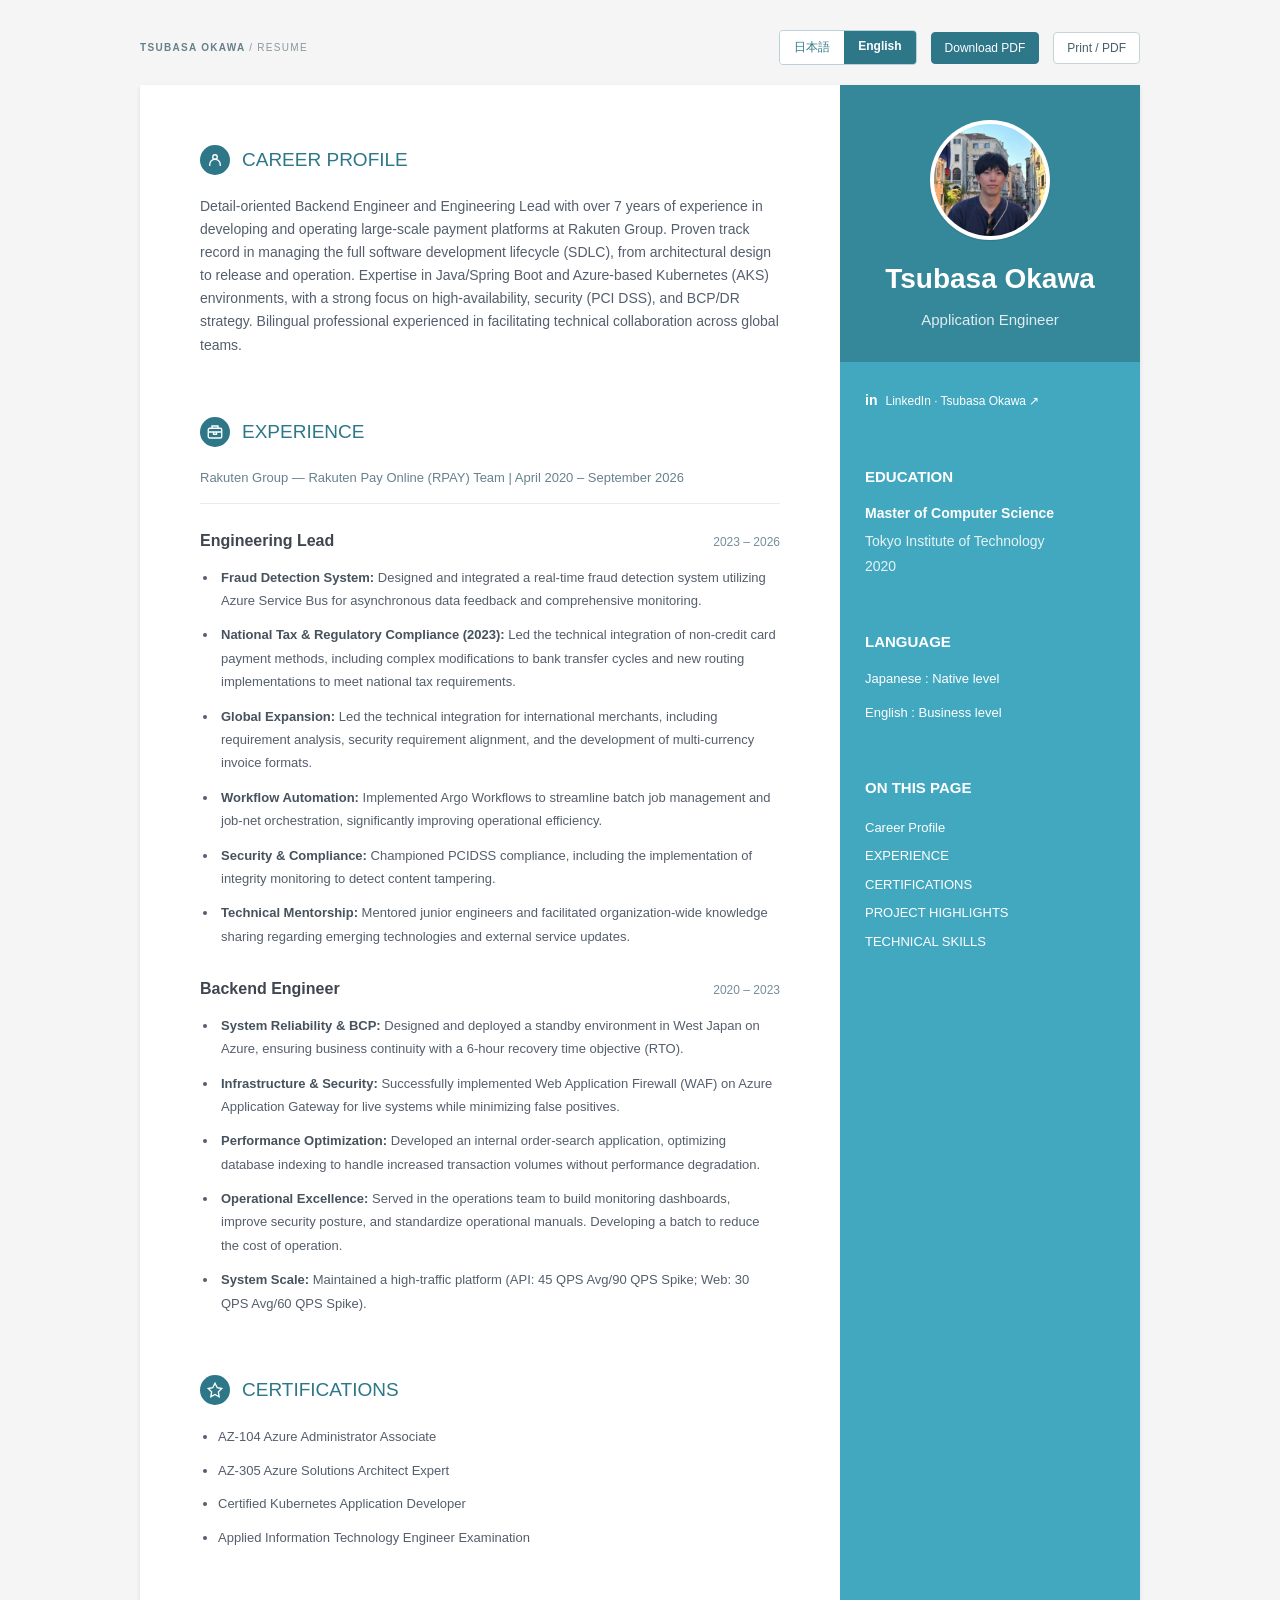
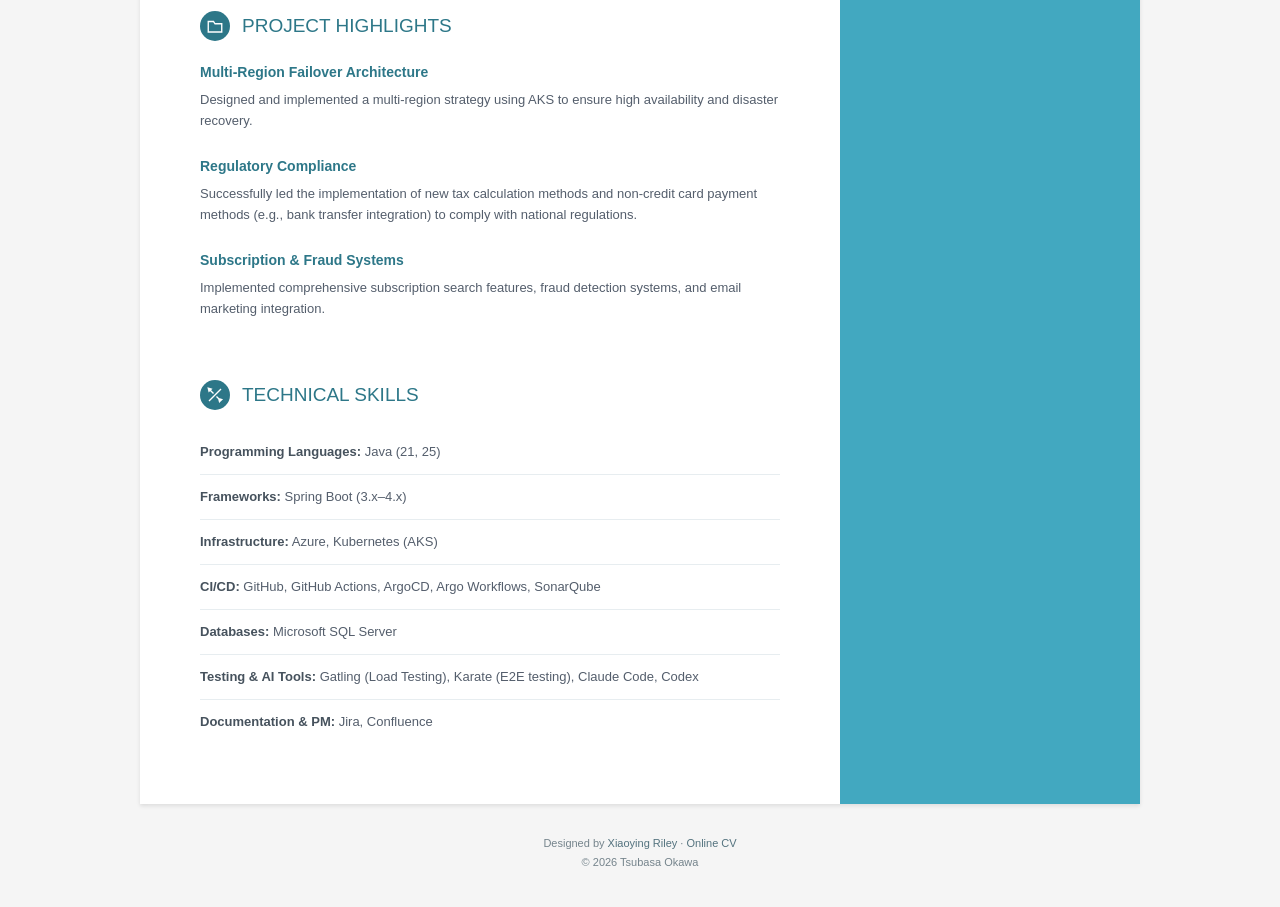
==== commit f6a92e4b: "Add downloadable Japanese and English resume PDFs" ====
--- a/en/index.html
+++ b/en/index.html
@@ -1 +1 @@
-<!doctype html><html lang="en"><head><meta charset="utf-8"><meta name="viewport" content="width=device-width,initial-scale=1"><title>Tsubasa Okawa | Resume</title><meta name="description" content="Detail-oriented Backend Engineer and Engineering Lead with over 7 years of experience in developing and operating large-scale payment platforms at Rakuten Group. Proven track record in managing the full software development lifecycle (SDLC), from architectural design to release and operation. Expertise in Java/Spring Boot and Azure-based Kubernetes (AKS) environments, with a strong focus on high-availability, security (PCI DSS), and BCP/DR strategy. Bilingual professional experienced in facilitating technical collaboration across global teams."><meta property="og:title" content="Tsubasa Okawa | Resume"><meta property="og:description" content="Backend Engineer & Engineering Lead · Java / Spring Boot · Azure / Kubernetes"><meta property="og:type" content="website"><link rel="alternate" hreflang="ja" href="../"><link rel="alternate" hreflang="en" href="./"><link rel="icon" type="image/svg+xml" href="../favicon.svg"><link rel="stylesheet" href="../theme.css"><link rel="stylesheet" href="../custom.css"><script src="../app.js" defer></script></head><body><a class="skip-link" href="#main">Skip to content</a><header class="toolbar"><span class="toolbar-label">TSUBASA OKAWA <span>/ RESUME</span></span><div class="toolbar-actions"><nav class="language-switch" aria-label="Display language"><a href="../" hreflang="ja" lang="ja" >日本語</a><a href="./" hreflang="en" lang="en" aria-current="page">English</a></nav><button class="print-control" type="button">Print / PDF</button></div></header><div class="wrapper"><aside class="sidebar-wrapper" aria-label="Profile details"><div class="profile-container"><img class="avatar profile-photo" src="../profile.jpg" width="120" height="120" alt="Portrait of Tsubasa Okawa"><h1 class="name">Tsubasa Okawa</h1><p class="tagline">Application Engineer</p></div><div class="contact-container container-block"><ul class="contact-list list-unstyled"><li><a href="https://www.linkedin.com/in/tsubasa-okawa-060a80186" target="_blank" rel="noopener noreferrer"><span class="linkedin-icon" aria-hidden="true">in</span>LinkedIn · Tsubasa Okawa ↗</a></li></ul></div><section class="education-container container-block"><h2 class="container-block-title">EDUCATION</h2><div class="item"><h3 class="degree">Master of Computer Science</h3><p class="meta">Tokyo Institute of Technology</p><p class="time">2020</p></div></section><section class="languages-container container-block"><h2 class="container-block-title">LANGUAGE</h2><ul class="languages-list list-unstyled"><li>Japanese : Native level</li><li>English : Business level</li></ul></section><nav class="container-block resume-nav" aria-label="On this page"><h2 class="container-block-title">On this page</h2><ul class="list-unstyled"><li><a href="#profile">Career Profile</a></li><li><a href="#experience">EXPERIENCE</a></li><li><a href="#certifications">CERTIFICATIONS</a></li><li><a href="#projects">PROJECT HIGHLIGHTS</a></li><li><a href="#skills">TECHNICAL SKILLS</a></li></ul></nav></aside><main class="main-wrapper" id="main"><section class="section summary-section"><h2 class="section-title" id="profile"><span class="section-icon" aria-hidden="true"><svg viewBox="0 0 24 24" fill="none" stroke="currentColor" stroke-width="1.8"><circle cx="12" cy="8" r="3"/><path d="M5 20v-2a7 7 0 0 1 14 0v2"/></svg></span>Career Profile</h2><p>Detail-oriented Backend Engineer and Engineering Lead with over 7 years of experience in developing and operating large-scale payment platforms at Rakuten Group. Proven track record in managing the full software development lifecycle (SDLC), from architectural design to release and operation. Expertise in Java/Spring Boot and Azure-based Kubernetes (AKS) environments, with a strong focus on high-availability, security (PCI DSS), and BCP/DR strategy. Bilingual professional experienced in facilitating technical collaboration across global teams.</p></section><section class="section experiences-section"><h2 class="section-title" id="experience"><span class="section-icon" aria-hidden="true"><svg viewBox="0 0 24 24" fill="none" stroke="currentColor" stroke-width="1.8"><rect x="3" y="7" width="18" height="13" rx="2"/><path d="M8 7V4h8v3M3 12h18M10 12v3h4v-3"/></svg></span>EXPERIENCE</h2><p class="employer">Rakuten Group — Rakuten Pay Online (RPAY) Team | April 2020 – September 2026</p><article class="item"><div class="upper-row"><h3 class="job-title">Engineering Lead</h3><span class="time">2023 – 2026</span></div><ul class="achievement-list"><li><strong>Fraud Detection System:</strong> Designed and integrated a real-time fraud detection system utilizing Azure Service Bus for asynchronous data feedback and comprehensive monitoring.</li><li><strong>National Tax &amp; Regulatory Compliance (2023):</strong> Led the technical integration of non-credit card payment methods, including complex modifications to bank transfer cycles and new routing implementations to meet national tax requirements.</li><li><strong>Global Expansion:</strong> Led the technical integration for international merchants, including requirement analysis, security requirement alignment, and the development of multi-currency invoice formats.</li><li><strong>Workflow Automation:</strong> Implemented Argo Workflows to streamline batch job management and job-net orchestration, significantly improving operational efficiency.</li><li><strong>Security &amp; Compliance:</strong> Championed PCIDSS compliance, including the implementation of integrity monitoring to detect content tampering.</li><li><strong>Technical Mentorship:</strong> Mentored junior engineers and facilitated organization-wide knowledge sharing regarding emerging technologies and external service updates.</li></ul></article><article class="item"><div class="upper-row"><h3 class="job-title">Backend Engineer</h3><span class="time">2020 – 2023</span></div><ul class="achievement-list"><li><strong>System Reliability &amp; BCP:</strong> Designed and deployed a standby environment in West Japan on Azure, ensuring business continuity with a 6-hour recovery time objective (RTO).</li><li><strong>Infrastructure &amp; Security:</strong> Successfully implemented Web Application Firewall (WAF) on Azure Application Gateway for live systems while minimizing false positives.</li><li><strong>Performance Optimization:</strong> Developed an internal order-search application, optimizing database indexing to handle increased transaction volumes without performance degradation.</li><li><strong>Operational Excellence:</strong> Served in the operations team to build monitoring dashboards, improve security posture, and standardize operational manuals. Developing a batch to reduce the cost of operation.</li><li><strong>System Scale:</strong> Maintained a high-traffic platform (API: 45 QPS Avg/90 QPS Spike; Web: 30 QPS Avg/60 QPS Spike).</li></ul></article></section><section class="section certifications-section"><h2 class="section-title" id="certifications"><span class="section-icon" aria-hidden="true"><svg viewBox="0 0 24 24" fill="none" stroke="currentColor" stroke-width="1.8"><path d="m12 3 3 6 6 1-4.5 4.5 1 6.5-5.5-3-5.5 3 1-6.5L3 10l6-1z"/></svg></span>CERTIFICATIONS</h2><ul class="certification-list"><li>AZ-104  Azure Administrator Associate</li><li>AZ-305 Azure Solutions Architect Expert</li><li>Certified Kubernetes Application Developer</li><li>Applied Information Technology Engineer Examination</li></ul></section><section class="section projects-section"><h2 class="section-title" id="projects"><span class="section-icon" aria-hidden="true"><svg viewBox="0 0 24 24" fill="none" stroke="currentColor" stroke-width="1.8"><path d="M3 6h7l2 3h9v11H3z"/></svg></span>PROJECT HIGHLIGHTS</h2><article class="item project-item"><h3 class="project-title">Multi-Region Failover Architecture</h3><p>Designed and implemented a multi-region strategy using AKS to ensure high availability and disaster recovery.</p></article><article class="item project-item"><h3 class="project-title">Regulatory Compliance</h3><p>Successfully led the implementation of new tax calculation methods and non-credit card payment methods (e.g., bank transfer integration) to comply with national regulations.</p></article><article class="item project-item"><h3 class="project-title">Subscription &amp; Fraud Systems</h3><p>Implemented comprehensive subscription search features, fraud detection systems, and email marketing integration.</p></article></section><section class="section skillset"><h2 class="section-title" id="skills"><span class="section-icon" aria-hidden="true"><svg viewBox="0 0 24 24" fill="none" stroke="currentColor" stroke-width="1.8"><path d="m4 4 6 6M14 14l6 6M4 20l16-16M3 3l4 1-3 3zM17 17l4 1-3 3z"/></svg></span>TECHNICAL SKILLS</h2><div class="skill-row"><strong>Programming Languages:</strong> Java (21, 25)</div><div class="skill-row"><strong>Frameworks:</strong> Spring Boot (3.x–4.x)</div><div class="skill-row"><strong>Infrastructure:</strong> Azure, Kubernetes (AKS)</div><div class="skill-row"><strong>CI/CD:</strong> GitHub, GitHub Actions, ArgoCD, Argo Workflows, SonarQube</div><div class="skill-row"><strong>Databases:</strong> Microsoft SQL Server</div><div class="skill-row"><strong>Testing &amp; AI Tools:</strong> Gatling (Load Testing), Karate (E2E testing), Claude Code, Codex</div><div class="skill-row"><strong>Documentation &amp; PM:</strong> Jira, Confluence</div></section></main></div><footer class="footer"><small class="copyright">Designed by <a href="https://themes.3rdwavemedia.com/" target="_blank" rel="noopener noreferrer">Xiaoying Riley</a> · <a href="https://github.com/sharu725/online-cv" target="_blank" rel="noopener noreferrer">Online CV</a><br>© 2026 Tsubasa Okawa</small></footer></body></html>+<!doctype html><html lang="en"><head><meta charset="utf-8"><meta name="viewport" content="width=device-width,initial-scale=1"><title>Tsubasa Okawa | Resume</title><meta name="description" content="Detail-oriented Backend Engineer and Engineering Lead with over 7 years of experience in developing and operating large-scale payment platforms at Rakuten Group. Proven track record in managing the full software development lifecycle (SDLC), from architectural design to release and operation. Expertise in Java/Spring Boot and Azure-based Kubernetes (AKS) environments, with a strong focus on high-availability, security (PCI DSS), and BCP/DR strategy. Bilingual professional experienced in facilitating technical collaboration across global teams."><meta property="og:title" content="Tsubasa Okawa | Resume"><meta property="og:description" content="Backend Engineer & Engineering Lead · Java / Spring Boot · Azure / Kubernetes"><meta property="og:type" content="website"><link rel="alternate" hreflang="ja" href="../"><link rel="alternate" hreflang="en" href="./"><link rel="icon" type="image/svg+xml" href="../favicon.svg"><link rel="stylesheet" href="../theme.css"><link rel="stylesheet" href="../custom.css?v=pdf-download-1"><script src="../app.js" defer></script></head><body><a class="skip-link" href="#main">Skip to content</a><header class="toolbar"><span class="toolbar-label">TSUBASA OKAWA <span>/ RESUME</span></span><div class="toolbar-actions"><nav class="language-switch" aria-label="Display language"><a href="../" hreflang="ja" lang="ja" >日本語</a><a href="./" hreflang="en" lang="en" aria-current="page">English</a></nav><a class="print-control pdf-download" href="../pdf/en.pdf" download="Tsubasa-Okawa-Resume-EN.pdf" type="application/pdf">Download PDF</a><button class="print-control" type="button">Print / PDF</button></div></header><div class="wrapper"><aside class="sidebar-wrapper" aria-label="Profile details"><div class="profile-container"><img class="avatar profile-photo" src="../profile.jpg" width="120" height="120" alt="Portrait of Tsubasa Okawa"><h1 class="name">Tsubasa Okawa</h1><p class="tagline">Application Engineer</p></div><div class="contact-container container-block"><ul class="contact-list list-unstyled"><li><a href="https://www.linkedin.com/in/tsubasa-okawa-060a80186" target="_blank" rel="noopener noreferrer"><span class="linkedin-icon" aria-hidden="true">in</span>LinkedIn · Tsubasa Okawa ↗</a></li></ul></div><section class="education-container container-block"><h2 class="container-block-title">EDUCATION</h2><div class="item"><h3 class="degree">Master of Computer Science</h3><p class="meta">Tokyo Institute of Technology</p><p class="time">2020</p></div></section><section class="languages-container container-block"><h2 class="container-block-title">LANGUAGE</h2><ul class="languages-list list-unstyled"><li>Japanese : Native level</li><li>English : Business level</li></ul></section><nav class="container-block resume-nav" aria-label="On this page"><h2 class="container-block-title">On this page</h2><ul class="list-unstyled"><li><a href="#profile">Career Profile</a></li><li><a href="#experience">EXPERIENCE</a></li><li><a href="#certifications">CERTIFICATIONS</a></li><li><a href="#projects">PROJECT HIGHLIGHTS</a></li><li><a href="#skills">TECHNICAL SKILLS</a></li></ul></nav></aside><main class="main-wrapper" id="main"><section class="section summary-section"><h2 class="section-title" id="profile"><span class="section-icon" aria-hidden="true"><svg viewBox="0 0 24 24" fill="none" stroke="currentColor" stroke-width="1.8"><circle cx="12" cy="8" r="3"/><path d="M5 20v-2a7 7 0 0 1 14 0v2"/></svg></span>Career Profile</h2><p>Detail-oriented Backend Engineer and Engineering Lead with over 7 years of experience in developing and operating large-scale payment platforms at Rakuten Group. Proven track record in managing the full software development lifecycle (SDLC), from architectural design to release and operation. Expertise in Java/Spring Boot and Azure-based Kubernetes (AKS) environments, with a strong focus on high-availability, security (PCI DSS), and BCP/DR strategy. Bilingual professional experienced in facilitating technical collaboration across global teams.</p></section><section class="section experiences-section"><h2 class="section-title" id="experience"><span class="section-icon" aria-hidden="true"><svg viewBox="0 0 24 24" fill="none" stroke="currentColor" stroke-width="1.8"><rect x="3" y="7" width="18" height="13" rx="2"/><path d="M8 7V4h8v3M3 12h18M10 12v3h4v-3"/></svg></span>EXPERIENCE</h2><p class="employer">Rakuten Group — Rakuten Pay Online (RPAY) Team | April 2020 – September 2026</p><article class="item"><div class="upper-row"><h3 class="job-title">Engineering Lead</h3><span class="time">2023 – 2026</span></div><ul class="achievement-list"><li><strong>Fraud Detection System:</strong> Designed and integrated a real-time fraud detection system utilizing Azure Service Bus for asynchronous data feedback and comprehensive monitoring.</li><li><strong>National Tax &amp; Regulatory Compliance (2023):</strong> Led the technical integration of non-credit card payment methods, including complex modifications to bank transfer cycles and new routing implementations to meet national tax requirements.</li><li><strong>Global Expansion:</strong> Led the technical integration for international merchants, including requirement analysis, security requirement alignment, and the development of multi-currency invoice formats.</li><li><strong>Workflow Automation:</strong> Implemented Argo Workflows to streamline batch job management and job-net orchestration, significantly improving operational efficiency.</li><li><strong>Security &amp; Compliance:</strong> Championed PCIDSS compliance, including the implementation of integrity monitoring to detect content tampering.</li><li><strong>Technical Mentorship:</strong> Mentored junior engineers and facilitated organization-wide knowledge sharing regarding emerging technologies and external service updates.</li></ul></article><article class="item"><div class="upper-row"><h3 class="job-title">Backend Engineer</h3><span class="time">2020 – 2023</span></div><ul class="achievement-list"><li><strong>System Reliability &amp; BCP:</strong> Designed and deployed a standby environment in West Japan on Azure, ensuring business continuity with a 6-hour recovery time objective (RTO).</li><li><strong>Infrastructure &amp; Security:</strong> Successfully implemented Web Application Firewall (WAF) on Azure Application Gateway for live systems while minimizing false positives.</li><li><strong>Performance Optimization:</strong> Developed an internal order-search application, optimizing database indexing to handle increased transaction volumes without performance degradation.</li><li><strong>Operational Excellence:</strong> Served in the operations team to build monitoring dashboards, improve security posture, and standardize operational manuals. Developing a batch to reduce the cost of operation.</li><li><strong>System Scale:</strong> Maintained a high-traffic platform (API: 45 QPS Avg/90 QPS Spike; Web: 30 QPS Avg/60 QPS Spike).</li></ul></article></section><section class="section certifications-section"><h2 class="section-title" id="certifications"><span class="section-icon" aria-hidden="true"><svg viewBox="0 0 24 24" fill="none" stroke="currentColor" stroke-width="1.8"><path d="m12 3 3 6 6 1-4.5 4.5 1 6.5-5.5-3-5.5 3 1-6.5L3 10l6-1z"/></svg></span>CERTIFICATIONS</h2><ul class="certification-list"><li>AZ-104  Azure Administrator Associate</li><li>AZ-305 Azure Solutions Architect Expert</li><li>Certified Kubernetes Application Developer</li><li>Applied Information Technology Engineer Examination</li></ul></section><section class="section projects-section"><h2 class="section-title" id="projects"><span class="section-icon" aria-hidden="true"><svg viewBox="0 0 24 24" fill="none" stroke="currentColor" stroke-width="1.8"><path d="M3 6h7l2 3h9v11H3z"/></svg></span>PROJECT HIGHLIGHTS</h2><article class="item project-item"><h3 class="project-title">Multi-Region Failover Architecture</h3><p>Designed and implemented a multi-region strategy using AKS to ensure high availability and disaster recovery.</p></article><article class="item project-item"><h3 class="project-title">Regulatory Compliance</h3><p>Successfully led the implementation of new tax calculation methods and non-credit card payment methods (e.g., bank transfer integration) to comply with national regulations.</p></article><article class="item project-item"><h3 class="project-title">Subscription &amp; Fraud Systems</h3><p>Implemented comprehensive subscription search features, fraud detection systems, and email marketing integration.</p></article></section><section class="section skillset"><h2 class="section-title" id="skills"><span class="section-icon" aria-hidden="true"><svg viewBox="0 0 24 24" fill="none" stroke="currentColor" stroke-width="1.8"><path d="m4 4 6 6M14 14l6 6M4 20l16-16M3 3l4 1-3 3zM17 17l4 1-3 3z"/></svg></span>TECHNICAL SKILLS</h2><div class="skill-row"><strong>Programming Languages:</strong> Java (21, 25)</div><div class="skill-row"><strong>Frameworks:</strong> Spring Boot (3.x–4.x)</div><div class="skill-row"><strong>Infrastructure:</strong> Azure, Kubernetes (AKS)</div><div class="skill-row"><strong>CI/CD:</strong> GitHub, GitHub Actions, ArgoCD, Argo Workflows, SonarQube</div><div class="skill-row"><strong>Databases:</strong> Microsoft SQL Server</div><div class="skill-row"><strong>Testing &amp; AI Tools:</strong> Gatling (Load Testing), Karate (E2E testing), Claude Code, Codex</div><div class="skill-row"><strong>Documentation &amp; PM:</strong> Jira, Confluence</div></section></main></div><footer class="footer"><small class="copyright">Designed by <a href="https://themes.3rdwavemedia.com/" target="_blank" rel="noopener noreferrer">Xiaoying Riley</a> · <a href="https://github.com/sharu725/online-cv" target="_blank" rel="noopener noreferrer">Online CV</a><br>© 2026 Tsubasa Okawa</small></footer></body></html>
--- a/custom.css
+++ b/custom.css
@@ -2,3 +2,5 @@
 
 .sidebar-wrapper .profile-photo{display:block;width:120px;height:120px;max-width:none;object-fit:cover;object-position:center;border:4px solid #ffffff80;border-radius:50%;margin:0 auto 20px;background:#fff}
 @media(max-width:767px){.sidebar-wrapper .profile-photo{width:100px;height:100px;margin-bottom:15px}}
+
+.pdf-download{display:inline-block;background:#2d7788;border-color:#2d7788;color:#fff;white-space:nowrap}.pdf-download:hover,.pdf-download:focus{background:#245d6a;border-color:#245d6a;color:#fff;text-decoration:none}
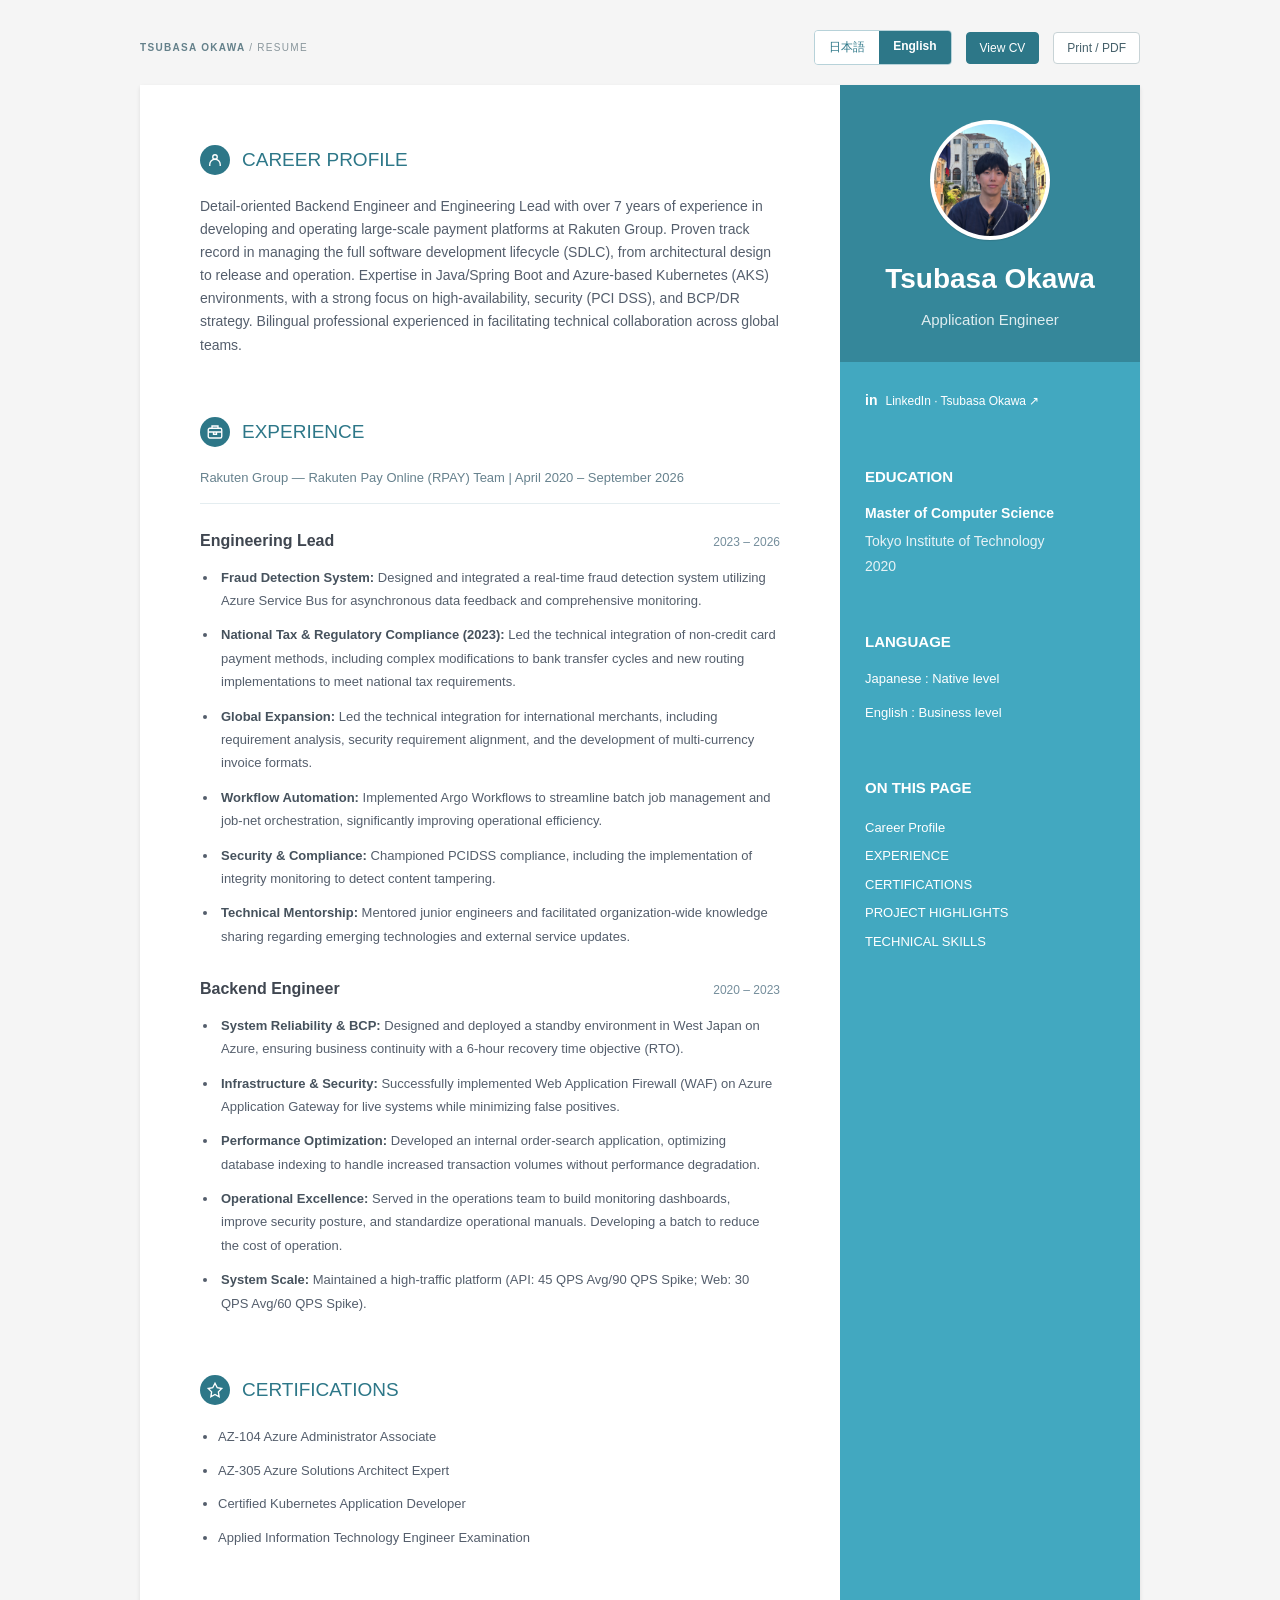
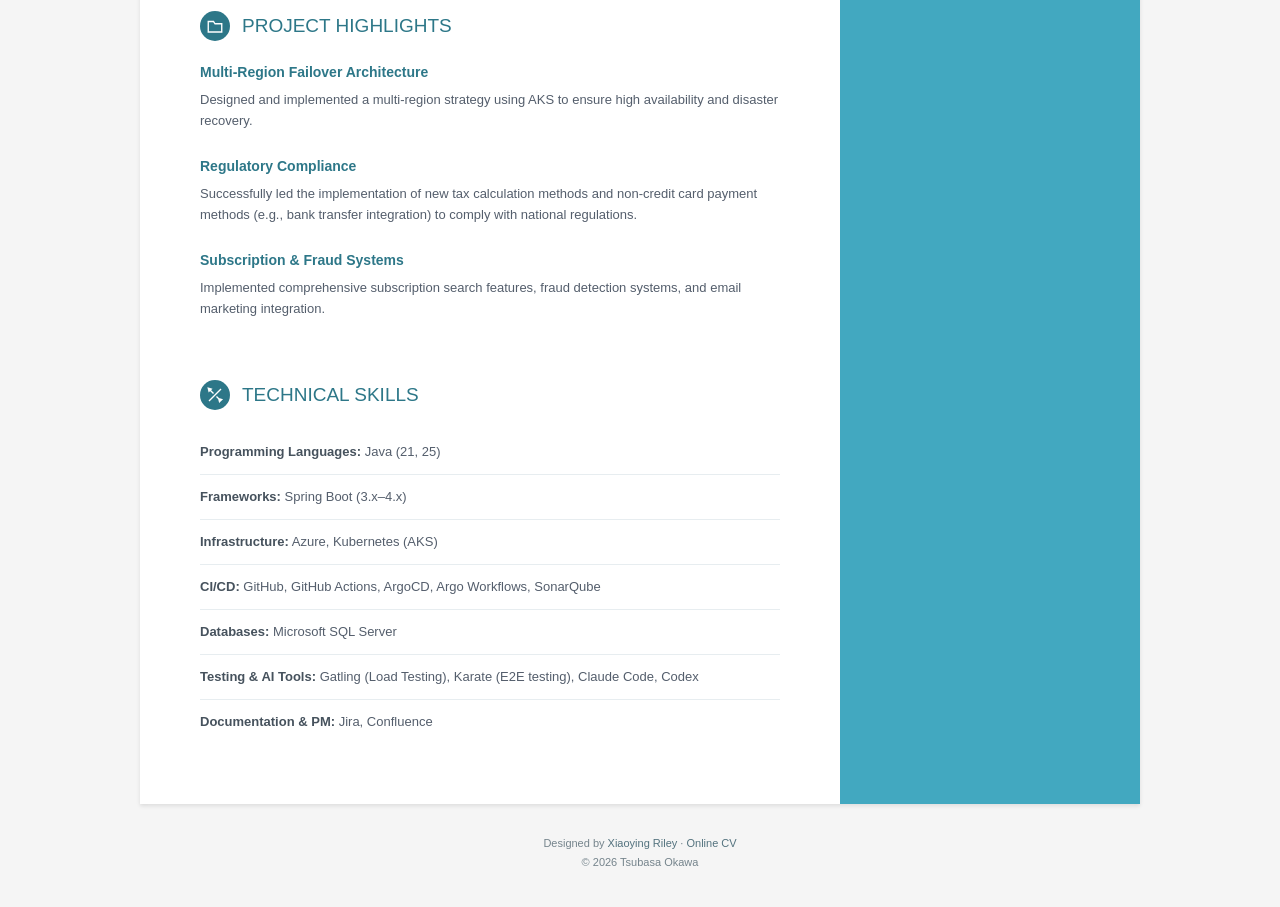
==== commit 51f26b40: "Open resume PDFs in a new tab with View CV buttons" ====
--- a/en/index.html
+++ b/en/index.html
@@ -1 +1 @@
-<!doctype html><html lang="en"><head><meta charset="utf-8"><meta name="viewport" content="width=device-width,initial-scale=1"><title>Tsubasa Okawa | Resume</title><meta name="description" content="Detail-oriented Backend Engineer and Engineering Lead with over 7 years of experience in developing and operating large-scale payment platforms at Rakuten Group. Proven track record in managing the full software development lifecycle (SDLC), from architectural design to release and operation. Expertise in Java/Spring Boot and Azure-based Kubernetes (AKS) environments, with a strong focus on high-availability, security (PCI DSS), and BCP/DR strategy. Bilingual professional experienced in facilitating technical collaboration across global teams."><meta property="og:title" content="Tsubasa Okawa | Resume"><meta property="og:description" content="Backend Engineer & Engineering Lead · Java / Spring Boot · Azure / Kubernetes"><meta property="og:type" content="website"><link rel="alternate" hreflang="ja" href="../"><link rel="alternate" hreflang="en" href="./"><link rel="icon" type="image/svg+xml" href="../favicon.svg"><link rel="stylesheet" href="../theme.css"><link rel="stylesheet" href="../custom.css?v=pdf-download-1"><script src="../app.js" defer></script></head><body><a class="skip-link" href="#main">Skip to content</a><header class="toolbar"><span class="toolbar-label">TSUBASA OKAWA <span>/ RESUME</span></span><div class="toolbar-actions"><nav class="language-switch" aria-label="Display language"><a href="../" hreflang="ja" lang="ja" >日本語</a><a href="./" hreflang="en" lang="en" aria-current="page">English</a></nav><a class="print-control pdf-download" href="../pdf/en.pdf" download="Tsubasa-Okawa-Resume-EN.pdf" type="application/pdf">Download PDF</a><button class="print-control" type="button">Print / PDF</button></div></header><div class="wrapper"><aside class="sidebar-wrapper" aria-label="Profile details"><div class="profile-container"><img class="avatar profile-photo" src="../profile.jpg" width="120" height="120" alt="Portrait of Tsubasa Okawa"><h1 class="name">Tsubasa Okawa</h1><p class="tagline">Application Engineer</p></div><div class="contact-container container-block"><ul class="contact-list list-unstyled"><li><a href="https://www.linkedin.com/in/tsubasa-okawa-060a80186" target="_blank" rel="noopener noreferrer"><span class="linkedin-icon" aria-hidden="true">in</span>LinkedIn · Tsubasa Okawa ↗</a></li></ul></div><section class="education-container container-block"><h2 class="container-block-title">EDUCATION</h2><div class="item"><h3 class="degree">Master of Computer Science</h3><p class="meta">Tokyo Institute of Technology</p><p class="time">2020</p></div></section><section class="languages-container container-block"><h2 class="container-block-title">LANGUAGE</h2><ul class="languages-list list-unstyled"><li>Japanese : Native level</li><li>English : Business level</li></ul></section><nav class="container-block resume-nav" aria-label="On this page"><h2 class="container-block-title">On this page</h2><ul class="list-unstyled"><li><a href="#profile">Career Profile</a></li><li><a href="#experience">EXPERIENCE</a></li><li><a href="#certifications">CERTIFICATIONS</a></li><li><a href="#projects">PROJECT HIGHLIGHTS</a></li><li><a href="#skills">TECHNICAL SKILLS</a></li></ul></nav></aside><main class="main-wrapper" id="main"><section class="section summary-section"><h2 class="section-title" id="profile"><span class="section-icon" aria-hidden="true"><svg viewBox="0 0 24 24" fill="none" stroke="currentColor" stroke-width="1.8"><circle cx="12" cy="8" r="3"/><path d="M5 20v-2a7 7 0 0 1 14 0v2"/></svg></span>Career Profile</h2><p>Detail-oriented Backend Engineer and Engineering Lead with over 7 years of experience in developing and operating large-scale payment platforms at Rakuten Group. Proven track record in managing the full software development lifecycle (SDLC), from architectural design to release and operation. Expertise in Java/Spring Boot and Azure-based Kubernetes (AKS) environments, with a strong focus on high-availability, security (PCI DSS), and BCP/DR strategy. Bilingual professional experienced in facilitating technical collaboration across global teams.</p></section><section class="section experiences-section"><h2 class="section-title" id="experience"><span class="section-icon" aria-hidden="true"><svg viewBox="0 0 24 24" fill="none" stroke="currentColor" stroke-width="1.8"><rect x="3" y="7" width="18" height="13" rx="2"/><path d="M8 7V4h8v3M3 12h18M10 12v3h4v-3"/></svg></span>EXPERIENCE</h2><p class="employer">Rakuten Group — Rakuten Pay Online (RPAY) Team | April 2020 – September 2026</p><article class="item"><div class="upper-row"><h3 class="job-title">Engineering Lead</h3><span class="time">2023 – 2026</span></div><ul class="achievement-list"><li><strong>Fraud Detection System:</strong> Designed and integrated a real-time fraud detection system utilizing Azure Service Bus for asynchronous data feedback and comprehensive monitoring.</li><li><strong>National Tax &amp; Regulatory Compliance (2023):</strong> Led the technical integration of non-credit card payment methods, including complex modifications to bank transfer cycles and new routing implementations to meet national tax requirements.</li><li><strong>Global Expansion:</strong> Led the technical integration for international merchants, including requirement analysis, security requirement alignment, and the development of multi-currency invoice formats.</li><li><strong>Workflow Automation:</strong> Implemented Argo Workflows to streamline batch job management and job-net orchestration, significantly improving operational efficiency.</li><li><strong>Security &amp; Compliance:</strong> Championed PCIDSS compliance, including the implementation of integrity monitoring to detect content tampering.</li><li><strong>Technical Mentorship:</strong> Mentored junior engineers and facilitated organization-wide knowledge sharing regarding emerging technologies and external service updates.</li></ul></article><article class="item"><div class="upper-row"><h3 class="job-title">Backend Engineer</h3><span class="time">2020 – 2023</span></div><ul class="achievement-list"><li><strong>System Reliability &amp; BCP:</strong> Designed and deployed a standby environment in West Japan on Azure, ensuring business continuity with a 6-hour recovery time objective (RTO).</li><li><strong>Infrastructure &amp; Security:</strong> Successfully implemented Web Application Firewall (WAF) on Azure Application Gateway for live systems while minimizing false positives.</li><li><strong>Performance Optimization:</strong> Developed an internal order-search application, optimizing database indexing to handle increased transaction volumes without performance degradation.</li><li><strong>Operational Excellence:</strong> Served in the operations team to build monitoring dashboards, improve security posture, and standardize operational manuals. Developing a batch to reduce the cost of operation.</li><li><strong>System Scale:</strong> Maintained a high-traffic platform (API: 45 QPS Avg/90 QPS Spike; Web: 30 QPS Avg/60 QPS Spike).</li></ul></article></section><section class="section certifications-section"><h2 class="section-title" id="certifications"><span class="section-icon" aria-hidden="true"><svg viewBox="0 0 24 24" fill="none" stroke="currentColor" stroke-width="1.8"><path d="m12 3 3 6 6 1-4.5 4.5 1 6.5-5.5-3-5.5 3 1-6.5L3 10l6-1z"/></svg></span>CERTIFICATIONS</h2><ul class="certification-list"><li>AZ-104  Azure Administrator Associate</li><li>AZ-305 Azure Solutions Architect Expert</li><li>Certified Kubernetes Application Developer</li><li>Applied Information Technology Engineer Examination</li></ul></section><section class="section projects-section"><h2 class="section-title" id="projects"><span class="section-icon" aria-hidden="true"><svg viewBox="0 0 24 24" fill="none" stroke="currentColor" stroke-width="1.8"><path d="M3 6h7l2 3h9v11H3z"/></svg></span>PROJECT HIGHLIGHTS</h2><article class="item project-item"><h3 class="project-title">Multi-Region Failover Architecture</h3><p>Designed and implemented a multi-region strategy using AKS to ensure high availability and disaster recovery.</p></article><article class="item project-item"><h3 class="project-title">Regulatory Compliance</h3><p>Successfully led the implementation of new tax calculation methods and non-credit card payment methods (e.g., bank transfer integration) to comply with national regulations.</p></article><article class="item project-item"><h3 class="project-title">Subscription &amp; Fraud Systems</h3><p>Implemented comprehensive subscription search features, fraud detection systems, and email marketing integration.</p></article></section><section class="section skillset"><h2 class="section-title" id="skills"><span class="section-icon" aria-hidden="true"><svg viewBox="0 0 24 24" fill="none" stroke="currentColor" stroke-width="1.8"><path d="m4 4 6 6M14 14l6 6M4 20l16-16M3 3l4 1-3 3zM17 17l4 1-3 3z"/></svg></span>TECHNICAL SKILLS</h2><div class="skill-row"><strong>Programming Languages:</strong> Java (21, 25)</div><div class="skill-row"><strong>Frameworks:</strong> Spring Boot (3.x–4.x)</div><div class="skill-row"><strong>Infrastructure:</strong> Azure, Kubernetes (AKS)</div><div class="skill-row"><strong>CI/CD:</strong> GitHub, GitHub Actions, ArgoCD, Argo Workflows, SonarQube</div><div class="skill-row"><strong>Databases:</strong> Microsoft SQL Server</div><div class="skill-row"><strong>Testing &amp; AI Tools:</strong> Gatling (Load Testing), Karate (E2E testing), Claude Code, Codex</div><div class="skill-row"><strong>Documentation &amp; PM:</strong> Jira, Confluence</div></section></main></div><footer class="footer"><small class="copyright">Designed by <a href="https://themes.3rdwavemedia.com/" target="_blank" rel="noopener noreferrer">Xiaoying Riley</a> · <a href="https://github.com/sharu725/online-cv" target="_blank" rel="noopener noreferrer">Online CV</a><br>© 2026 Tsubasa Okawa</small></footer></body></html>+<!doctype html><html lang="en"><head><meta charset="utf-8"><meta name="viewport" content="width=device-width,initial-scale=1"><title>Tsubasa Okawa | Resume</title><meta name="description" content="Detail-oriented Backend Engineer and Engineering Lead with over 7 years of experience in developing and operating large-scale payment platforms at Rakuten Group. Proven track record in managing the full software development lifecycle (SDLC), from architectural design to release and operation. Expertise in Java/Spring Boot and Azure-based Kubernetes (AKS) environments, with a strong focus on high-availability, security (PCI DSS), and BCP/DR strategy. Bilingual professional experienced in facilitating technical collaboration across global teams."><meta property="og:title" content="Tsubasa Okawa | Resume"><meta property="og:description" content="Backend Engineer & Engineering Lead · Java / Spring Boot · Azure / Kubernetes"><meta property="og:type" content="website"><link rel="alternate" hreflang="ja" href="../"><link rel="alternate" hreflang="en" href="./"><link rel="icon" type="image/svg+xml" href="../favicon.svg"><link rel="stylesheet" href="../theme.css"><link rel="stylesheet" href="../custom.css?v=pdf-download-1"><script src="../app.js" defer></script></head><body><a class="skip-link" href="#main">Skip to content</a><header class="toolbar"><span class="toolbar-label">TSUBASA OKAWA <span>/ RESUME</span></span><div class="toolbar-actions"><nav class="language-switch" aria-label="Display language"><a href="../" hreflang="ja" lang="ja" >日本語</a><a href="./" hreflang="en" lang="en" aria-current="page">English</a></nav><a class="print-control pdf-download" href="../pdf/en.pdf" target="_blank" rel="noopener noreferrer" type="application/pdf">View CV</a><button class="print-control" type="button">Print / PDF</button></div></header><div class="wrapper"><aside class="sidebar-wrapper" aria-label="Profile details"><div class="profile-container"><img class="avatar profile-photo" src="../profile.jpg" width="120" height="120" alt="Portrait of Tsubasa Okawa"><h1 class="name">Tsubasa Okawa</h1><p class="tagline">Application Engineer</p></div><div class="contact-container container-block"><ul class="contact-list list-unstyled"><li><a href="https://www.linkedin.com/in/tsubasa-okawa-060a80186" target="_blank" rel="noopener noreferrer"><span class="linkedin-icon" aria-hidden="true">in</span>LinkedIn · Tsubasa Okawa ↗</a></li></ul></div><section class="education-container container-block"><h2 class="container-block-title">EDUCATION</h2><div class="item"><h3 class="degree">Master of Computer Science</h3><p class="meta">Tokyo Institute of Technology</p><p class="time">2020</p></div></section><section class="languages-container container-block"><h2 class="container-block-title">LANGUAGE</h2><ul class="languages-list list-unstyled"><li>Japanese : Native level</li><li>English : Business level</li></ul></section><nav class="container-block resume-nav" aria-label="On this page"><h2 class="container-block-title">On this page</h2><ul class="list-unstyled"><li><a href="#profile">Career Profile</a></li><li><a href="#experience">EXPERIENCE</a></li><li><a href="#certifications">CERTIFICATIONS</a></li><li><a href="#projects">PROJECT HIGHLIGHTS</a></li><li><a href="#skills">TECHNICAL SKILLS</a></li></ul></nav></aside><main class="main-wrapper" id="main"><section class="section summary-section"><h2 class="section-title" id="profile"><span class="section-icon" aria-hidden="true"><svg viewBox="0 0 24 24" fill="none" stroke="currentColor" stroke-width="1.8"><circle cx="12" cy="8" r="3"/><path d="M5 20v-2a7 7 0 0 1 14 0v2"/></svg></span>Career Profile</h2><p>Detail-oriented Backend Engineer and Engineering Lead with over 7 years of experience in developing and operating large-scale payment platforms at Rakuten Group. Proven track record in managing the full software development lifecycle (SDLC), from architectural design to release and operation. Expertise in Java/Spring Boot and Azure-based Kubernetes (AKS) environments, with a strong focus on high-availability, security (PCI DSS), and BCP/DR strategy. Bilingual professional experienced in facilitating technical collaboration across global teams.</p></section><section class="section experiences-section"><h2 class="section-title" id="experience"><span class="section-icon" aria-hidden="true"><svg viewBox="0 0 24 24" fill="none" stroke="currentColor" stroke-width="1.8"><rect x="3" y="7" width="18" height="13" rx="2"/><path d="M8 7V4h8v3M3 12h18M10 12v3h4v-3"/></svg></span>EXPERIENCE</h2><p class="employer">Rakuten Group — Rakuten Pay Online (RPAY) Team | April 2020 – September 2026</p><article class="item"><div class="upper-row"><h3 class="job-title">Engineering Lead</h3><span class="time">2023 – 2026</span></div><ul class="achievement-list"><li><strong>Fraud Detection System:</strong> Designed and integrated a real-time fraud detection system utilizing Azure Service Bus for asynchronous data feedback and comprehensive monitoring.</li><li><strong>National Tax &amp; Regulatory Compliance (2023):</strong> Led the technical integration of non-credit card payment methods, including complex modifications to bank transfer cycles and new routing implementations to meet national tax requirements.</li><li><strong>Global Expansion:</strong> Led the technical integration for international merchants, including requirement analysis, security requirement alignment, and the development of multi-currency invoice formats.</li><li><strong>Workflow Automation:</strong> Implemented Argo Workflows to streamline batch job management and job-net orchestration, significantly improving operational efficiency.</li><li><strong>Security &amp; Compliance:</strong> Championed PCIDSS compliance, including the implementation of integrity monitoring to detect content tampering.</li><li><strong>Technical Mentorship:</strong> Mentored junior engineers and facilitated organization-wide knowledge sharing regarding emerging technologies and external service updates.</li></ul></article><article class="item"><div class="upper-row"><h3 class="job-title">Backend Engineer</h3><span class="time">2020 – 2023</span></div><ul class="achievement-list"><li><strong>System Reliability &amp; BCP:</strong> Designed and deployed a standby environment in West Japan on Azure, ensuring business continuity with a 6-hour recovery time objective (RTO).</li><li><strong>Infrastructure &amp; Security:</strong> Successfully implemented Web Application Firewall (WAF) on Azure Application Gateway for live systems while minimizing false positives.</li><li><strong>Performance Optimization:</strong> Developed an internal order-search application, optimizing database indexing to handle increased transaction volumes without performance degradation.</li><li><strong>Operational Excellence:</strong> Served in the operations team to build monitoring dashboards, improve security posture, and standardize operational manuals. Developing a batch to reduce the cost of operation.</li><li><strong>System Scale:</strong> Maintained a high-traffic platform (API: 45 QPS Avg/90 QPS Spike; Web: 30 QPS Avg/60 QPS Spike).</li></ul></article></section><section class="section certifications-section"><h2 class="section-title" id="certifications"><span class="section-icon" aria-hidden="true"><svg viewBox="0 0 24 24" fill="none" stroke="currentColor" stroke-width="1.8"><path d="m12 3 3 6 6 1-4.5 4.5 1 6.5-5.5-3-5.5 3 1-6.5L3 10l6-1z"/></svg></span>CERTIFICATIONS</h2><ul class="certification-list"><li>AZ-104  Azure Administrator Associate</li><li>AZ-305 Azure Solutions Architect Expert</li><li>Certified Kubernetes Application Developer</li><li>Applied Information Technology Engineer Examination</li></ul></section><section class="section projects-section"><h2 class="section-title" id="projects"><span class="section-icon" aria-hidden="true"><svg viewBox="0 0 24 24" fill="none" stroke="currentColor" stroke-width="1.8"><path d="M3 6h7l2 3h9v11H3z"/></svg></span>PROJECT HIGHLIGHTS</h2><article class="item project-item"><h3 class="project-title">Multi-Region Failover Architecture</h3><p>Designed and implemented a multi-region strategy using AKS to ensure high availability and disaster recovery.</p></article><article class="item project-item"><h3 class="project-title">Regulatory Compliance</h3><p>Successfully led the implementation of new tax calculation methods and non-credit card payment methods (e.g., bank transfer integration) to comply with national regulations.</p></article><article class="item project-item"><h3 class="project-title">Subscription &amp; Fraud Systems</h3><p>Implemented comprehensive subscription search features, fraud detection systems, and email marketing integration.</p></article></section><section class="section skillset"><h2 class="section-title" id="skills"><span class="section-icon" aria-hidden="true"><svg viewBox="0 0 24 24" fill="none" stroke="currentColor" stroke-width="1.8"><path d="m4 4 6 6M14 14l6 6M4 20l16-16M3 3l4 1-3 3zM17 17l4 1-3 3z"/></svg></span>TECHNICAL SKILLS</h2><div class="skill-row"><strong>Programming Languages:</strong> Java (21, 25)</div><div class="skill-row"><strong>Frameworks:</strong> Spring Boot (3.x–4.x)</div><div class="skill-row"><strong>Infrastructure:</strong> Azure, Kubernetes (AKS)</div><div class="skill-row"><strong>CI/CD:</strong> GitHub, GitHub Actions, ArgoCD, Argo Workflows, SonarQube</div><div class="skill-row"><strong>Databases:</strong> Microsoft SQL Server</div><div class="skill-row"><strong>Testing &amp; AI Tools:</strong> Gatling (Load Testing), Karate (E2E testing), Claude Code, Codex</div><div class="skill-row"><strong>Documentation &amp; PM:</strong> Jira, Confluence</div></section></main></div><footer class="footer"><small class="copyright">Designed by <a href="https://themes.3rdwavemedia.com/" target="_blank" rel="noopener noreferrer">Xiaoying Riley</a> · <a href="https://github.com/sharu725/online-cv" target="_blank" rel="noopener noreferrer">Online CV</a><br>© 2026 Tsubasa Okawa</small></footer></body></html>
